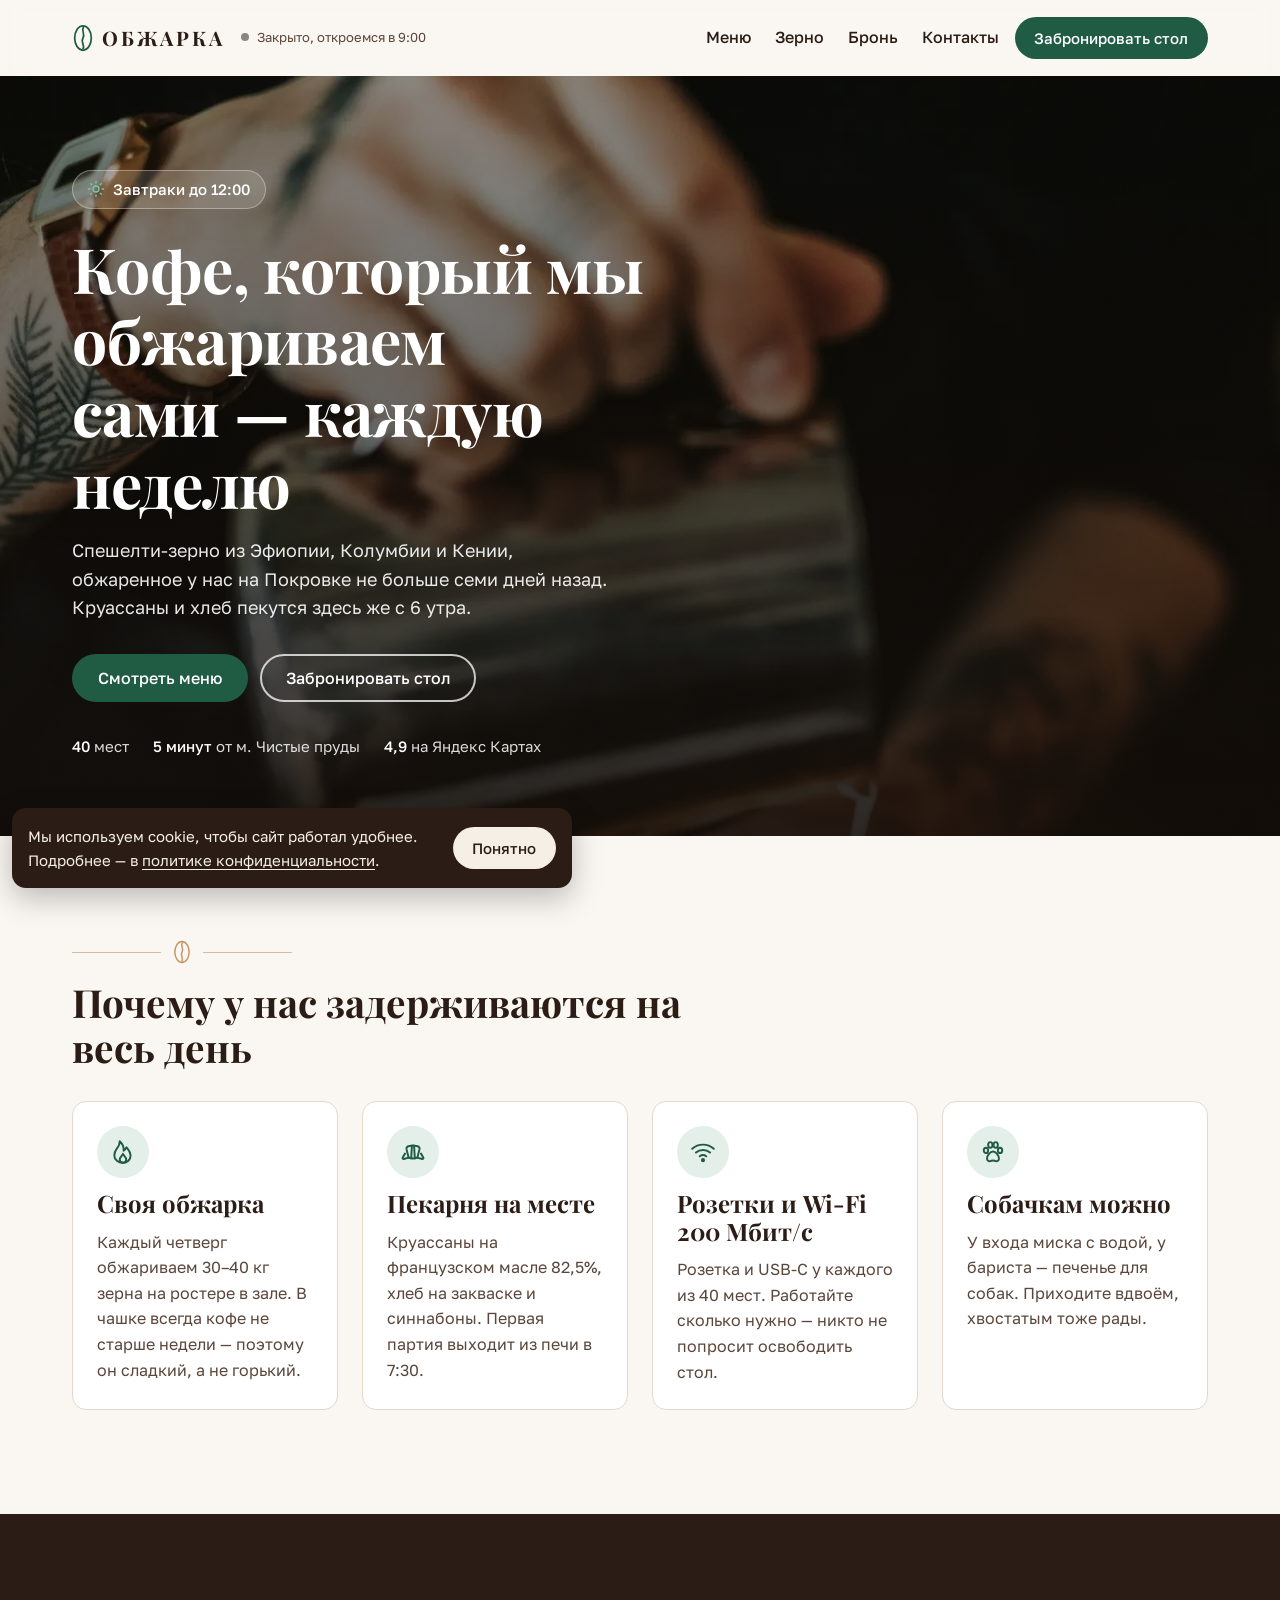
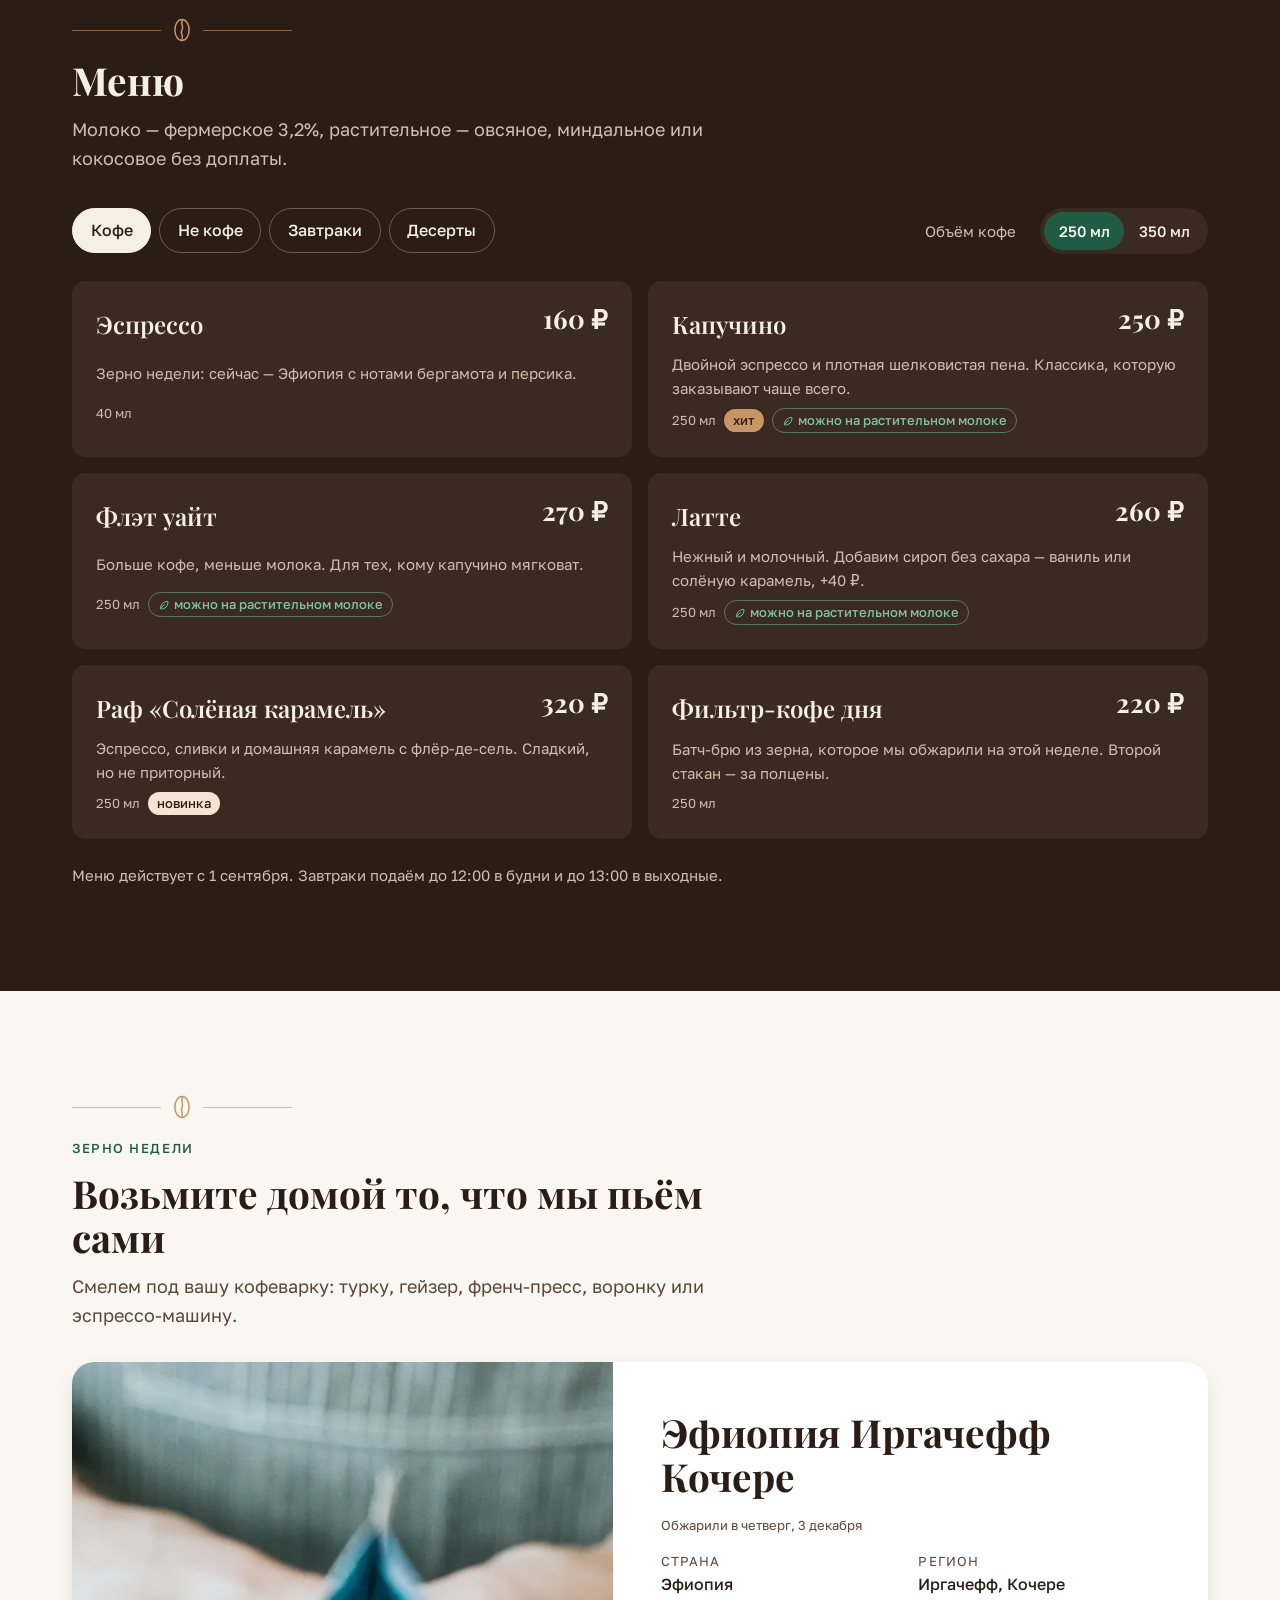
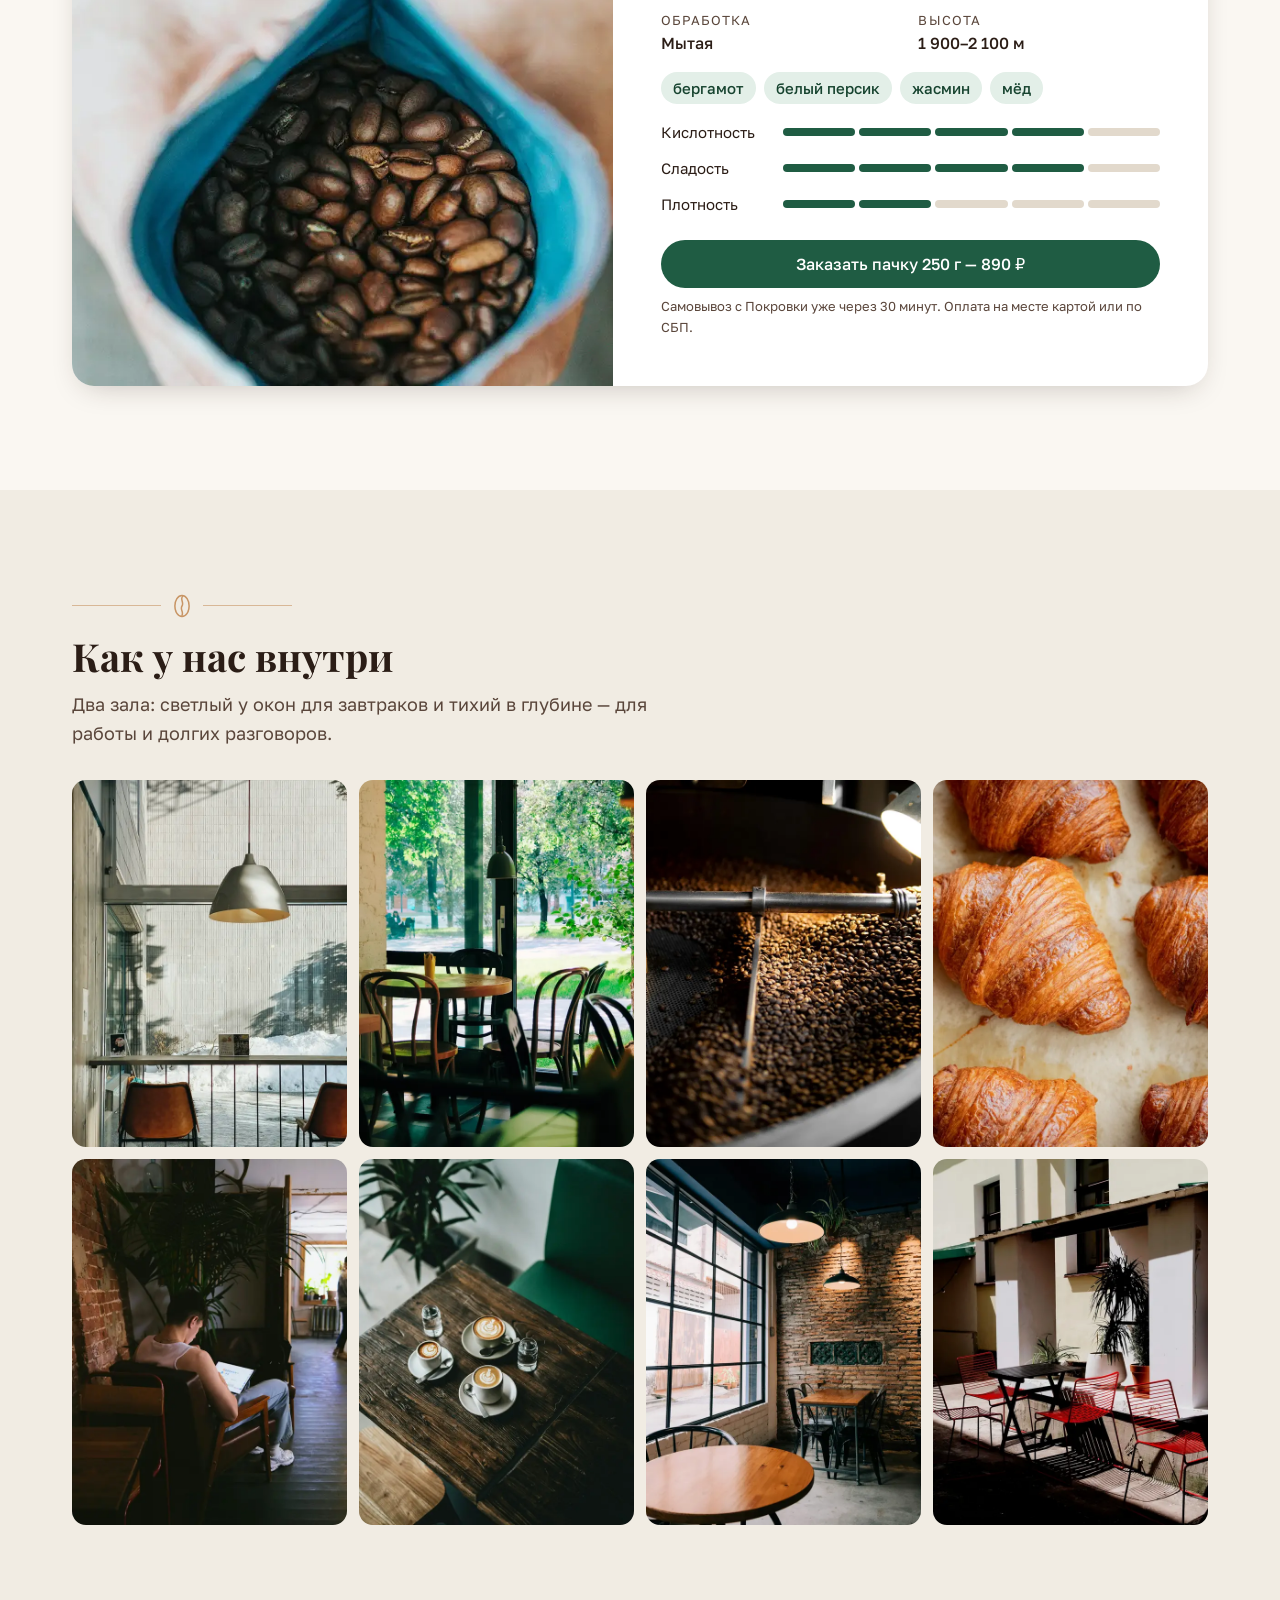
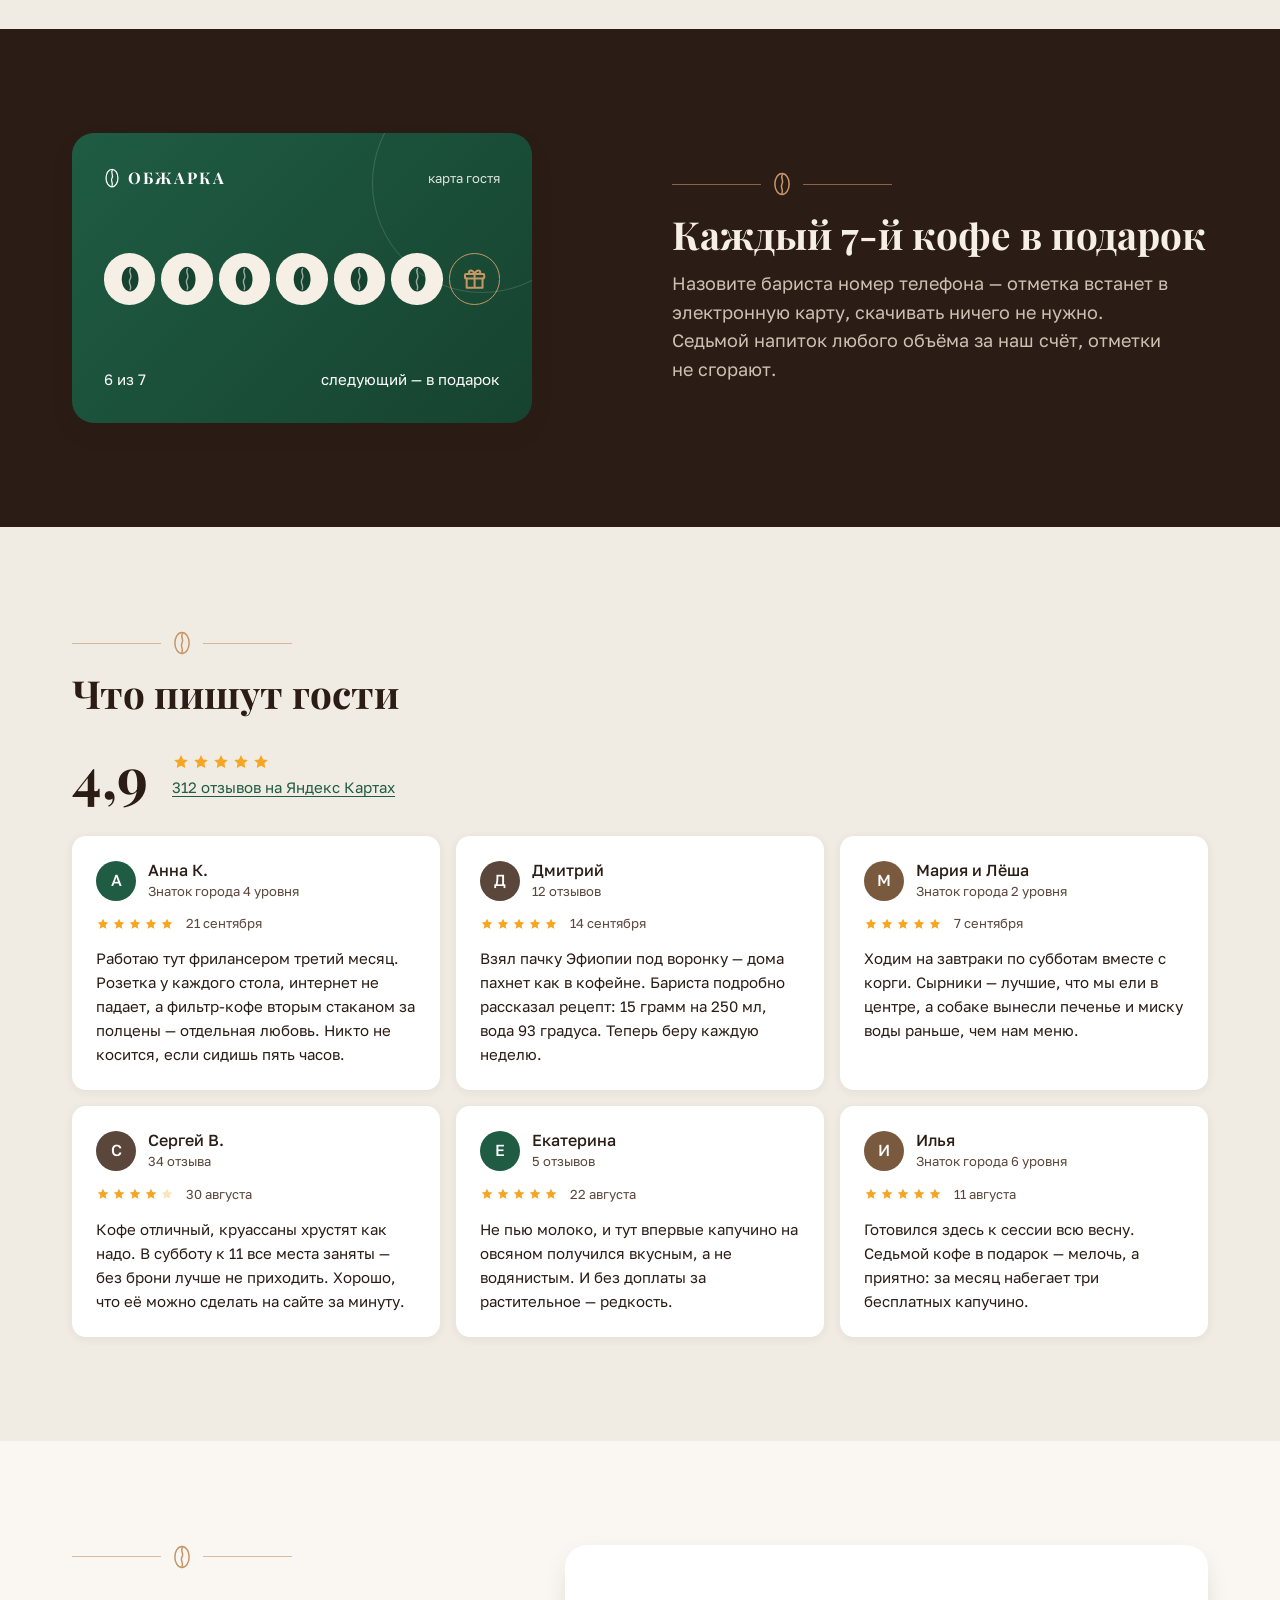
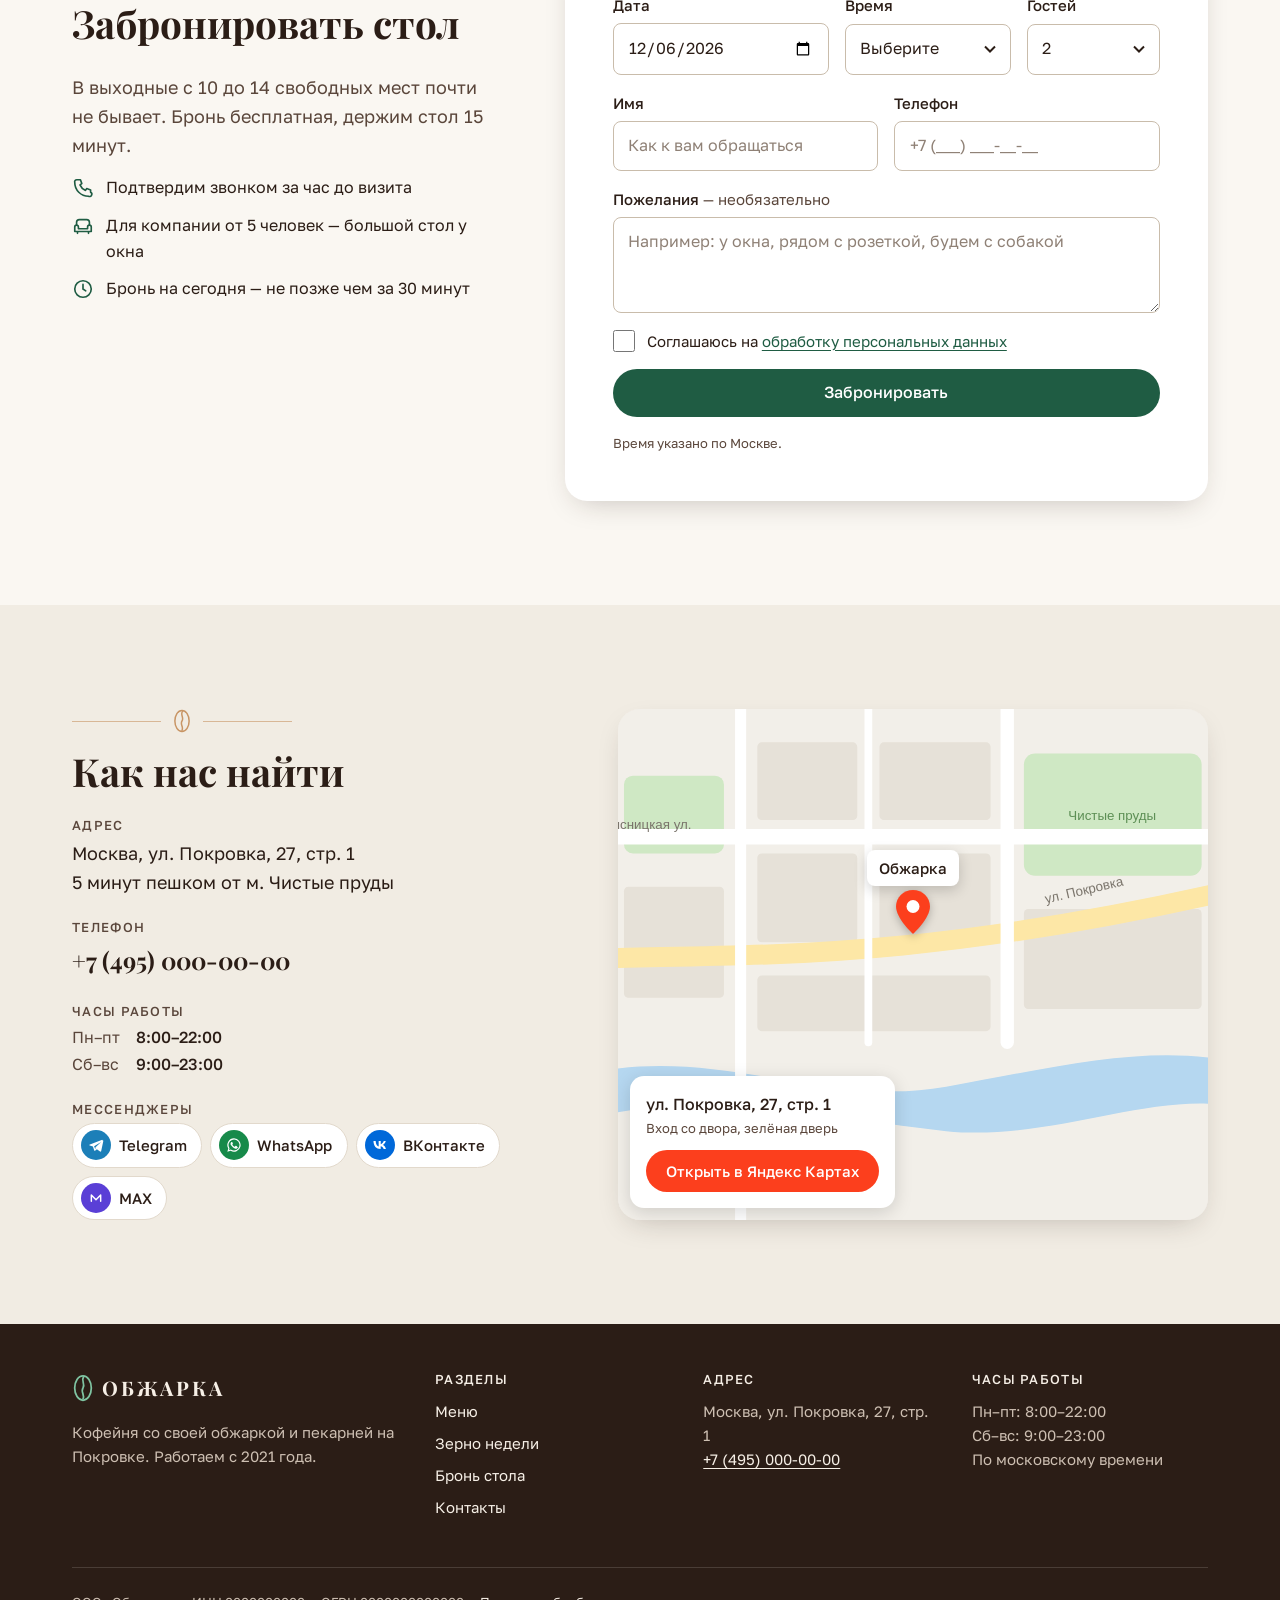
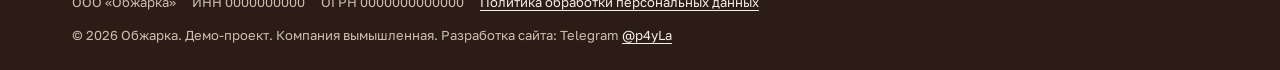
==== index.html @ 2a06bcb6 "Сайт кофейни «Обжарка»: демо-проект для портфолио Co-Authored-By: Claude Opus 5.5 <noreply@anthropic" ====
<!doctype html>
<html lang="ru">
<head>
  <meta charset="utf-8">
  <meta name="viewport" content="width=device-width, initial-scale=1">
  <!-- Ставим класс .js как можно раньше, чтобы без мигания включить анимации и вкладки -->
  <script>document.documentElement.classList.add('js')</script>

  <title>Обжарка — кофейня со своей обжаркой на Покровке, Москва</title>
  <meta name="description" content="Спешелти-кофе, который мы обжариваем сами каждую неделю, выпечка из своей пекарни и завтраки до 12:00. Покровка, 27. Бронь стола онлайн и зерно с собой — 890 ₽ за 250 г.">
  <link rel="canonical" href="https://obzharka.example/">
  <meta name="theme-color" content="#2b1d16">

  <!-- Open Graph и Twitter Card: как выглядит ссылка в мессенджерах и соцсетях -->
  <meta property="og:type" content="website">
  <meta property="og:locale" content="ru_RU">
  <meta property="og:site_name" content="Обжарка">
  <meta property="og:title" content="Обжарка — кофе, который мы обжариваем сами">
  <meta property="og:description" content="Спешелти, своя пекарня, завтраки до 12:00. Покровка, 27. Бронь стола и зерно с собой.">
  <meta property="og:url" content="https://obzharka.example/">
  <meta property="og:image" content="https://obzharka.example/img/og-image.jpg">
  <meta property="og:image:width" content="1200">
  <meta property="og:image:height" content="630">
  <meta name="twitter:card" content="summary_large_image">
  <meta name="twitter:title" content="Обжарка — кофе, который мы обжариваем сами">
  <meta name="twitter:description" content="Спешелти, своя пекарня, завтраки до 12:00. Покровка, 27.">
  <meta name="twitter:image" content="https://obzharka.example/img/og-image.jpg">

  <link rel="icon" href="img/favicon.svg" type="image/svg+xml">

  <!-- Яндекс Вебмастер: вставьте свой код подтверждения -->
  <!-- <meta name="yandex-verification" content="0000000000000000"> -->

  <!-- Шрифты и фото первого экрана грузим в первую очередь -->
  <link rel="preload" href="fonts/playfair-display-cyrillic-700.woff2" as="font" type="font/woff2" crossorigin>
  <link rel="preload" href="fonts/golos-text-cyrillic-400.woff2" as="font" type="font/woff2" crossorigin>
  <link rel="preload" as="image" href="img/hero-800.webp" imagesrcset="img/hero-800.webp 800w, img/hero-1600.webp 1600w" imagesizes="100vw" fetchpriority="high">
  <link rel="stylesheet" href="css/style.css">

  <script type="application/ld+json">
  {
    "@context": "https://schema.org",
    "@type": "CafeOrCoffeeShop",
    "name": "Обжарка",
    "description": "Кофейня со своей обжаркой зерна, пекарней и завтраками до 12:00.",
    "url": "https://obzharka.example/",
    "image": "https://obzharka.example/img/og-image.jpg",
    "telephone": "+7-495-000-00-00",
    "priceRange": "₽₽",
    "servesCuisine": ["Кофе", "Выпечка", "Завтраки"],
    "acceptsReservations": "True",
    "menu": "https://obzharka.example/#menu",
    "address": {
      "@type": "PostalAddress",
      "streetAddress": "ул. Покровка, 27, стр. 1",
      "addressLocality": "Москва",
      "postalCode": "105062",
      "addressCountry": "RU"
    },
    "geo": { "@type": "GeoCoordinates", "latitude": 55.7589, "longitude": 37.6484 },
    "openingHoursSpecification": [
      { "@type": "OpeningHoursSpecification", "dayOfWeek": ["Monday", "Tuesday", "Wednesday", "Thursday", "Friday"], "opens": "08:00", "closes": "22:00" },
      { "@type": "OpeningHoursSpecification", "dayOfWeek": ["Saturday", "Sunday"], "opens": "09:00", "closes": "23:00" }
    ]
  }
  </script>

  <!-- Яндекс Метрика: вставьте сюда код счётчика из metrika.yandex.ru
  <script type="text/javascript">
    (function(m,e,t,r,i,k,a){ ... })(window, document, "script", "https://mc.yandex.ru/metrika/tag.js", "ym");
    ym(00000000, "init", { clickmap:true, trackLinks:true, accurateTrackBounce:true });
  </script>
  <noscript><div><img src="https://mc.yandex.ru/watch/00000000" style="position:absolute; left:-9999px;" alt=""></div></noscript>
  -->
</head>
<body>

<!-- SVG-спрайт: все иконки в одном месте, используются через <use href="#id"> -->
<svg width="0" height="0" style="position:absolute" aria-hidden="true" focusable="false">
  <symbol id="i-bean" viewBox="0 0 24 32"><g fill="none" stroke="currentColor" stroke-width="2" stroke-linecap="round"><path d="M12 2C6.5 2 2.5 8.5 2.5 16S6.5 30 12 30s9.5-6.5 9.5-14S17.5 2 12 2Z"/><path d="M12.5 3.5c-3 4.5 2.5 8-.5 12.5s2.5 8 0 12.5"/></g></symbol>
  <symbol id="i-bean-fill" viewBox="0 0 24 32"><path fill="currentColor" d="M12 2C6.5 2 2.5 8.5 2.5 16S6.5 30 12 30s9.5-6.5 9.5-14S17.5 2 12 2Z"/><path fill="none" stroke="#fff" stroke-opacity=".55" stroke-width="1.6" stroke-linecap="round" d="M12.5 4c-3 4.5 2.5 7.5-.5 12s2.5 7.5 0 12"/></symbol>
  <symbol id="i-flame" viewBox="0 0 24 24"><path fill="none" stroke="currentColor" stroke-width="1.8" stroke-linecap="round" stroke-linejoin="round" d="M12 22c4 0 7-2.8 7-6.8 0-3.6-2.3-5.6-3.8-7.6-.6 1.6-1.4 2.6-2.6 3.2C13 7 11.4 4.2 9 2c.2 3.4-1.5 5.4-3 7.3C4.7 11 4 12.9 4 15.2 4 19.2 7.6 22 12 22Z"/><path fill="none" stroke="currentColor" stroke-width="1.8" stroke-linecap="round" d="M12 22c-1.8 0-3-1.3-3-3 0-2 1.6-3 3-5 1.4 2 3 3 3 5 0 1.7-1.2 3-3 3Z"/></symbol>
  <symbol id="i-croissant" viewBox="0 0 24 24"><g fill="none" stroke="currentColor" stroke-width="1.8" stroke-linecap="round" stroke-linejoin="round"><path d="M4.6 13.5 2.5 17c-.4.8.3 1.6 1.1 1.4l4.4-1.2"/><path d="M19.4 13.5 21.5 17c.4.8-.3 1.6-1.1 1.4L16 17.2"/><path d="M8 17.2 6 9.5c-.3-1.3.5-2.5 1.8-2.8L10 6.2a8 8 0 0 1 4 0l2.2.5c1.3.3 2.1 1.5 1.8 2.8l-2 7.7"/><path d="M8 17.2c2.6 1 5.4 1 8 0"/><path d="M11 6.3 10.3 17.9"/><path d="M13 6.3l.7 11.6"/></g></symbol>
  <symbol id="i-wifi" viewBox="0 0 24 24"><g fill="none" stroke="currentColor" stroke-width="1.8" stroke-linecap="round"><path d="M2 9a15 15 0 0 1 20 0"/><path d="M5.5 12.5a10 10 0 0 1 13 0"/><path d="M9 16a5 5 0 0 1 6 0"/><circle cx="12" cy="19.5" r="1" fill="currentColor"/></g></symbol>
  <symbol id="i-paw" viewBox="0 0 24 24"><g fill="none" stroke="currentColor" stroke-width="1.8"><ellipse cx="5.5" cy="10.5" rx="2" ry="2.5"/><ellipse cx="9.5" cy="5.5" rx="2" ry="2.6"/><ellipse cx="14.5" cy="5.5" rx="2" ry="2.6"/><ellipse cx="18.5" cy="10.5" rx="2" ry="2.5"/><path stroke-linejoin="round" d="M12 11.5c-2.6 0-5.5 4-5.5 6.5 0 1.9 1.4 2.8 3 2.4 1-.2 1.6-.6 2.5-.6s1.5.4 2.5.6c1.6.4 3-.5 3-2.4 0-2.5-2.9-6.5-5.5-6.5Z"/></g></symbol>
  <symbol id="i-leaf" viewBox="0 0 24 24"><g fill="none" stroke="currentColor" stroke-width="2" stroke-linecap="round" stroke-linejoin="round"><path d="M5 19c0-8 5-14 15-14 0 10-6 15-13 15"/><path d="M5 19 13 11"/></g></symbol>
  <symbol id="i-sun" viewBox="0 0 24 24"><g fill="none" stroke="currentColor" stroke-width="1.8" stroke-linecap="round"><circle cx="12" cy="12" r="4"/><path d="M12 2v2M12 20v2M4.9 4.9l1.4 1.4M17.7 17.7l1.4 1.4M2 12h2M20 12h2M4.9 19.1l1.4-1.4M17.7 6.3l1.4-1.4"/></g></symbol>
  <symbol id="i-star" viewBox="0 0 24 24"><path fill="currentColor" d="m12 2.8 2.8 5.8 6.3.8-4.6 4.4 1.2 6.3L12 17l-5.7 3.1 1.2-6.3L2.9 9.4l6.3-.8L12 2.8Z"/></symbol>
  <symbol id="i-check" viewBox="0 0 24 24"><path fill="none" stroke="currentColor" stroke-width="2.4" stroke-linecap="round" stroke-linejoin="round" d="m5 12.5 4.5 4.5L19 7.5"/></symbol>
  <symbol id="i-close" viewBox="0 0 24 24"><path fill="none" stroke="currentColor" stroke-width="2" stroke-linecap="round" d="M6 6l12 12M18 6 6 18"/></symbol>
  <symbol id="i-left" viewBox="0 0 24 24"><path fill="none" stroke="currentColor" stroke-width="2" stroke-linecap="round" stroke-linejoin="round" d="M15 5l-7 7 7 7"/></symbol>
  <symbol id="i-right" viewBox="0 0 24 24"><path fill="none" stroke="currentColor" stroke-width="2" stroke-linecap="round" stroke-linejoin="round" d="m9 5 7 7-7 7"/></symbol>
  <symbol id="i-gift" viewBox="0 0 24 24"><g fill="none" stroke="currentColor" stroke-width="1.8" stroke-linecap="round" stroke-linejoin="round"><rect x="3.5" y="8" width="17" height="4" rx="1"/><path d="M5 12v8h14v-8M12 8v12"/><path d="M12 8C10.5 4 7 4.3 7 6.3 7 8 10 8 12 8Zm0 0c1.5-4 5-3.7 5-1.7C17 8 14 8 12 8Z"/></g></symbol>
  <symbol id="i-clock" viewBox="0 0 24 24"><g fill="none" stroke="currentColor" stroke-width="1.8" stroke-linecap="round"><circle cx="12" cy="12" r="9"/><path d="M12 7v5l3 2"/></g></symbol>
  <symbol id="i-phone" viewBox="0 0 24 24"><path fill="none" stroke="currentColor" stroke-width="1.8" stroke-linejoin="round" d="M6.6 3h2.6l1.5 4.2-2 1.4a11 11 0 0 0 6 6l1.4-2 4.2 1.5v2.6A2.3 2.3 0 0 1 18 21 15 15 0 0 1 3 6a2.3 2.3 0 0 1 2.3-3Z"/></symbol>
  <symbol id="i-sofa" viewBox="0 0 24 24"><g fill="none" stroke="currentColor" stroke-width="1.8" stroke-linecap="round" stroke-linejoin="round"><path d="M5 11V8a3 3 0 0 1 3-3h8a3 3 0 0 1 3 3v3"/><path d="M3 13a2 2 0 0 1 4 0v2h10v-2a2 2 0 0 1 4 0v5H3v-5ZM6 18v2M18 18v2"/></g></symbol>
  <symbol id="i-pin" viewBox="0 0 34 44"><path fill="#fc3f1d" d="M17 0C7.6 0 0 7.4 0 16.6 0 28.6 17 44 17 44s17-15.4 17-27.4C34 7.4 26.4 0 17 0Z"/><circle cx="17" cy="16.5" r="6.5" fill="#fff"/></symbol>
  <symbol id="i-tg" viewBox="0 0 24 24"><path fill="currentColor" d="M21.4 4.3 2.9 11.4c-1.3.5-1.2 1.2-.2 1.5l4.7 1.5 1.8 5.6c.2.6.4.8.9.8.4 0 .6-.2.9-.4l2.3-2.2 4.8 3.5c.9.5 1.5.2 1.7-.8l3.1-14.7c.3-1.3-.5-1.8-1.5-1.3ZM9.2 14l9.2-5.8c.4-.3.8-.1.5.2l-7.6 6.9-.3 3.2L9.2 14Z"/></symbol>
  <symbol id="i-wa" viewBox="0 0 24 24"><path fill="currentColor" d="M12 2a10 10 0 0 0-8.6 15.1L2 22l5-1.3A10 10 0 1 0 12 2Zm0 18.2a8.2 8.2 0 0 1-4.2-1.2l-.3-.2-3 .8.8-2.9-.2-.3A8.2 8.2 0 1 1 12 20.2Zm4.5-6.1c-.2-.1-1.5-.7-1.7-.8-.2-.1-.4-.1-.6.1l-.8 1c-.1.2-.3.2-.5.1a6.7 6.7 0 0 1-3.3-2.9c-.3-.4.2-.4.7-1.4.1-.2 0-.3 0-.4l-.8-1.8c-.2-.5-.4-.4-.6-.4h-.5a1 1 0 0 0-.7.3 3 3 0 0 0-.9 2.2c0 1.3.9 2.6 1.1 2.7.1.2 1.9 2.9 4.6 4 1.7.7 2.4.8 3.2.7.5-.1 1.5-.6 1.8-1.2.2-.6.2-1.1.1-1.2l-.4-.2Z"/></symbol>
  <symbol id="i-vk" viewBox="0 0 24 24"><path fill="currentColor" d="M12.8 18C6.2 18 2.4 13.5 2.2 6h3.3c.1 5.5 2.6 7.8 4.5 8.3V6h3.1v4.7c1.9-.2 3.9-2.4 4.5-4.7h3.1a9.2 9.2 0 0 1-4.2 6c1.6.8 3.6 2.3 4.4 6h-3.4c-.7-2.2-2.5-3.9-4.5-4.1V18h-.2Z"/></symbol>
  <symbol id="i-max" viewBox="0 0 24 24"><path fill="none" stroke="currentColor" stroke-width="2.2" stroke-linecap="round" stroke-linejoin="round" d="M5 17V7.5l7 7 7-7V17"/></symbol>
</svg>

<a class="skip-link" href="#main">Перейти к содержимому</a>

<header class="site-header" id="top">
  <div class="container header-inner">
    <a class="logo" href="#top" aria-label="Обжарка — на главную">
      <svg aria-hidden="true"><use href="#i-bean"/></svg>
      ОБЖАРКА
    </a>

    <p class="status header-status" data-status>
      <span class="status__dot" aria-hidden="true"></span>
      <span class="status__text">Пн–пт 8:00–22:00, сб–вс 9:00–23:00</span>
    </p>

    <nav class="nav" id="nav" aria-label="Основное меню">
      <ul class="nav__list">
        <li><a class="nav__link" href="#menu">Меню</a></li>
        <li><a class="nav__link" href="#beans">Зерно</a></li>
        <li><a class="nav__link" href="#booking">Бронь</a></li>
        <li><a class="nav__link" href="#contacts">Контакты</a></li>
      </ul>
      <div class="nav__extra">
        <a class="btn btn--primary" href="#booking">Забронировать стол</a>
        <p class="status" data-status>
          <span class="status__dot" aria-hidden="true"></span>
          <span class="status__text">Пн–пт 8:00–22:00, сб–вс 9:00–23:00</span>
        </p>
        <a href="tel:+74950000000" style="color:inherit">+7 (495) 000-00-00</a>
      </div>
    </nav>

    <a class="btn btn--primary btn--sm header-cta" href="#booking">Забронировать стол</a>

    <button class="burger" type="button" aria-controls="nav" aria-expanded="false" aria-label="Открыть меню">
      <span class="burger__lines"></span>
    </button>
  </div>
</header>

<main id="main">

  <!-- ===== Первый экран ===== -->
  <section class="hero" aria-labelledby="hero-title">
    <div class="hero__bg">
      <img src="img/hero-800.webp" srcset="img/hero-800.webp 800w, img/hero-1600.webp 1600w" sizes="100vw"
           width="800" height="1100" alt="Бариста рисует молоком сердце в стакане латте" fetchpriority="high">
    </div>
    <div class="container">
      <p class="hero__badge">
        <svg aria-hidden="true"><use href="#i-sun"/></svg>
        Завтраки до 12:00
      </p>
      <h1 class="hero__title" id="hero-title">Кофе, который мы обжариваем сами&nbsp;— каждую неделю</h1>
      <p class="hero__lead">Спешелти-зерно из Эфиопии, Колумбии и Кении, обжаренное у нас на Покровке не больше семи дней назад. Круассаны и хлеб пекутся здесь же с 6 утра.</p>
      <div class="hero__actions">
        <a class="btn btn--primary" href="#menu">Смотреть меню</a>
        <a class="btn btn--light" href="#booking">Забронировать стол</a>
      </div>
      <ul class="hero__facts">
        <li><b>40</b> мест</li>
        <li><b>5 минут</b> от м. Чистые пруды</li>
        <li><b>4,9</b> на Яндекс Картах</li>
      </ul>
    </div>
  </section>

  <!-- ===== Почему к нам ===== -->
  <section class="section" aria-labelledby="why-title">
    <div class="container">
      <div class="section-head reveal">
        <div class="bean-divider" aria-hidden="true"><svg><use href="#i-bean"/></svg></div>
        <h2 class="section-title" id="why-title">Почему у нас задерживаются на весь день</h2>
      </div>
      <ul class="features">
        <li class="feature reveal">
          <span class="feature__icon" aria-hidden="true"><svg><use href="#i-flame"/></svg></span>
          <h3 class="feature__title">Своя обжарка</h3>
          <p class="feature__text">Каждый четверг обжариваем 30–40 кг зерна на ростере в зале. В чашке всегда кофе не старше недели — поэтому он сладкий, а не горький.</p>
        </li>
        <li class="feature reveal" data-delay="1">
          <span class="feature__icon" aria-hidden="true"><svg><use href="#i-croissant"/></svg></span>
          <h3 class="feature__title">Пекарня на месте</h3>
          <p class="feature__text">Круассаны на французском масле 82,5%, хлеб на закваске и синнабоны. Первая партия выходит из печи в 7:30.</p>
        </li>
        <li class="feature reveal" data-delay="2">
          <span class="feature__icon" aria-hidden="true"><svg><use href="#i-wifi"/></svg></span>
          <h3 class="feature__title">Розетки и Wi-Fi 200 Мбит/с</h3>
          <p class="feature__text">Розетка и USB-C у каждого из 40 мест. Работайте сколько нужно — никто не попросит освободить стол.</p>
        </li>
        <li class="feature reveal" data-delay="3">
          <span class="feature__icon" aria-hidden="true"><svg><use href="#i-paw"/></svg></span>
          <h3 class="feature__title">Собачкам можно</h3>
          <p class="feature__text">У входа миска с водой, у бариста — печенье для собак. Приходите вдвоём, хвостатым тоже рады.</p>
        </li>
      </ul>
    </div>
  </section>

  <!-- ===== Меню ===== -->
  <section class="section section--dark on-dark" id="menu" aria-labelledby="menu-title">
    <div class="container">
      <div class="section-head reveal">
        <div class="bean-divider" aria-hidden="true"><svg><use href="#i-bean"/></svg></div>
        <h2 class="section-title" id="menu-title">Меню</h2>
        <p class="section-lead">Молоко — фермерское 3,2%, растительное — овсяное, миндальное или кокосовое без доплаты.</p>
      </div>

      <div class="menu-controls">
        <div class="tabs" role="tablist" aria-label="Разделы меню">
          <button class="tab" role="tab" id="tab-coffee" aria-controls="panel-coffee" aria-selected="true">Кофе</button>
          <button class="tab" role="tab" id="tab-nocoffee" aria-controls="panel-nocoffee" aria-selected="false" tabindex="-1">Не кофе</button>
          <button class="tab" role="tab" id="tab-breakfast" aria-controls="panel-breakfast" aria-selected="false" tabindex="-1">Завтраки</button>
          <button class="tab" role="tab" id="tab-desserts" aria-controls="panel-desserts" aria-selected="false" tabindex="-1">Десерты</button>
        </div>
        <fieldset class="size-switch" id="size-switch">
          <legend>Объём кофе</legend>
          <div class="segmented">
            <input type="radio" name="size" id="size-250" value="250" checked>
            <label for="size-250">250 мл</label>
            <input type="radio" name="size" id="size-350" value="350">
            <label for="size-350">350 мл</label>
          </div>
        </fieldset>
      </div>

      <!-- Кофе: у позиций с двумя объёмами цены лежат в data-атрибутах, JS переключает их -->
      <div class="menu-panel" role="tabpanel" id="panel-coffee" aria-labelledby="tab-coffee" tabindex="0">
        <h3 class="visually-hidden">Кофе</h3>
        <ul class="menu-list">
          <li class="menu-item">
            <span class="menu-item__name">Эспрессо</span>
            <span class="menu-item__price">160 ₽</span>
            <p class="menu-item__desc">Зерно недели: сейчас — Эфиопия с нотами бергамота и персика.</p>
            <p class="menu-item__meta"><span>40 мл</span></p>
          </li>
          <li class="menu-item" data-sized data-price-250="250" data-price-350="310">
            <span class="menu-item__name">Капучино</span>
            <span class="menu-item__price" data-price>250 ₽</span>
            <p class="menu-item__desc">Двойной эспрессо и плотная шелковистая пена. Классика, которую заказывают чаще всего.</p>
            <p class="menu-item__meta"><span data-volume>250 мл</span><span class="tag tag--hit">хит</span><span class="tag tag--plant"><svg aria-hidden="true"><use href="#i-leaf"/></svg>можно на растительном молоке</span></p>
          </li>
          <li class="menu-item" data-sized data-price-250="270" data-price-350="330">
            <span class="menu-item__name">Флэт уайт</span>
            <span class="menu-item__price" data-price>270 ₽</span>
            <p class="menu-item__desc">Больше кофе, меньше молока. Для тех, кому капучино мягковат.</p>
            <p class="menu-item__meta"><span data-volume>250 мл</span><span class="tag tag--plant"><svg aria-hidden="true"><use href="#i-leaf"/></svg>можно на растительном молоке</span></p>
          </li>
          <li class="menu-item" data-sized data-price-250="260" data-price-350="320">
            <span class="menu-item__name">Латте</span>
            <span class="menu-item__price" data-price>260 ₽</span>
            <p class="menu-item__desc">Нежный и молочный. Добавим сироп без сахара — ваниль или солёную карамель, +40 ₽.</p>
            <p class="menu-item__meta"><span data-volume>250 мл</span><span class="tag tag--plant"><svg aria-hidden="true"><use href="#i-leaf"/></svg>можно на растительном молоке</span></p>
          </li>
          <li class="menu-item" data-sized data-price-250="320" data-price-350="380">
            <span class="menu-item__name">Раф «Солёная карамель»</span>
            <span class="menu-item__price" data-price>320 ₽</span>
            <p class="menu-item__desc">Эспрессо, сливки и домашняя карамель с флёр-де-сель. Сладкий, но не приторный.</p>
            <p class="menu-item__meta"><span data-volume>250 мл</span><span class="tag tag--new">новинка</span></p>
          </li>
          <li class="menu-item" data-sized data-price-250="220" data-price-350="270">
            <span class="menu-item__name">Фильтр-кофе дня</span>
            <span class="menu-item__price" data-price>220 ₽</span>
            <p class="menu-item__desc">Батч-брю из зерна, которое мы обжарили на этой неделе. Второй стакан — за полцены.</p>
            <p class="menu-item__meta"><span data-volume>250 мл</span></p>
          </li>
        </ul>
      </div>

      <div class="menu-panel" role="tabpanel" id="panel-nocoffee" aria-labelledby="tab-nocoffee" tabindex="0">
        <h3 class="visually-hidden">Не кофе</h3>
        <ul class="menu-list">
          <li class="menu-item">
            <span class="menu-item__name">Облепиховый чай</span>
            <span class="menu-item__price">380 ₽</span>
            <p class="menu-item__desc">Облепиха, апельсин, мёд и розмарин. Греет лучше пледа.</p>
            <p class="menu-item__meta"><span>600 мл, чайник</span><span class="tag tag--hit">хит</span></p>
          </li>
          <li class="menu-item">
            <span class="menu-item__name">Матча-латте</span>
            <span class="menu-item__price">320 ₽</span>
            <p class="menu-item__desc">Японская церемониальная матча, взбитая вручную венчиком.</p>
            <p class="menu-item__meta"><span>300 мл</span><span class="tag tag--new">новинка</span><span class="tag tag--plant"><svg aria-hidden="true"><use href="#i-leaf"/></svg>можно на растительном молоке</span></p>
          </li>
          <li class="menu-item">
            <span class="menu-item__name">Какао</span>
            <span class="menu-item__price">280 ₽</span>
            <p class="menu-item__desc">Бельгийский шоколад 54% и молоко. Маршмеллоу сверху — по желанию.</p>
            <p class="menu-item__meta"><span>300 мл</span><span class="tag tag--plant"><svg aria-hidden="true"><use href="#i-leaf"/></svg>можно на растительном молоке</span></p>
          </li>
          <li class="menu-item">
            <span class="menu-item__name">Листовой чай</span>
            <span class="menu-item__price">350 ₽</span>
            <p class="menu-item__desc">Ассам, сенча, молочный улун или травяной сбор с чабрецом.</p>
            <p class="menu-item__meta"><span>600 мл, чайник</span></p>
          </li>
          <li class="menu-item">
            <span class="menu-item__name">Лимонад «Грейпфрут и розмарин»</span>
            <span class="menu-item__price">290 ₽</span>
            <p class="menu-item__desc">Свежий грейпфрут, розмариновый сироп и газированная вода. Без лишнего сахара.</p>
            <p class="menu-item__meta"><span>400 мл</span></p>
          </li>
          <li class="menu-item">
            <span class="menu-item__name">Апельсиновый фреш</span>
            <span class="menu-item__price">390 ₽</span>
            <p class="menu-item__desc">Выжимаем при вас из трёх апельсинов.</p>
            <p class="menu-item__meta"><span>250 мл</span></p>
          </li>
        </ul>
      </div>

      <div class="menu-panel" role="tabpanel" id="panel-breakfast" aria-labelledby="tab-breakfast" tabindex="0">
        <h3 class="visually-hidden">Завтраки</h3>
        <ul class="menu-list">
          <li class="menu-item">
            <span class="menu-item__name">Сырники</span>
            <span class="menu-item__price">420 ₽</span>
            <p class="menu-item__desc">Из фермерского творога 9%, со сметаной и ягодным соусом. Жарим на сливочном масле.</p>
            <p class="menu-item__meta"><span>220 г</span><span class="tag tag--hit">хит</span></p>
          </li>
          <li class="menu-item">
            <span class="menu-item__name">Скрэмбл с лососем на бриоши</span>
            <span class="menu-item__price">590 ₽</span>
            <p class="menu-item__desc">Три яйца, слабосолёный лосось своего посола, бриошь из нашей пекарни.</p>
            <p class="menu-item__meta"><span>250 г</span></p>
          </li>
          <li class="menu-item">
            <span class="menu-item__name">Шакшука</span>
            <span class="menu-item__price">480 ₽</span>
            <p class="menu-item__desc">Яйца в пряном томатном соусе с перцем и фетой. Подаём со свежим хлебом на закваске.</p>
            <p class="menu-item__meta"><span>350 г</span><span class="tag tag--new">новинка</span></p>
          </li>
          <li class="menu-item">
            <span class="menu-item__name">Тост с авокадо</span>
            <span class="menu-item__price">520 ₽</span>
            <p class="menu-item__desc">Хлеб на закваске, авокадо, яйцо пашот, тыквенные семечки и чили.</p>
            <p class="menu-item__meta"><span>230 г</span></p>
          </li>
          <li class="menu-item">
            <span class="menu-item__name">Овсянка на кокосовом молоке</span>
            <span class="menu-item__price">340 ₽</span>
            <p class="menu-item__desc">С бананом, арахисовой пастой и гранолой. Можно на обычном молоке.</p>
            <p class="menu-item__meta"><span>280 г</span><span class="tag tag--plant"><svg aria-hidden="true"><use href="#i-leaf"/></svg>можно на растительном молоке</span></p>
          </li>
          <li class="menu-item">
            <span class="menu-item__name">Круассан с ветчиной и сыром</span>
            <span class="menu-item__price">390 ₽</span>
            <p class="menu-item__desc">Тёплый, с индейкой, эмменталем и соусом бешамель.</p>
            <p class="menu-item__meta"><span>180 г</span></p>
          </li>
        </ul>
      </div>

      <div class="menu-panel" role="tabpanel" id="panel-desserts" aria-labelledby="tab-desserts" tabindex="0">
        <h3 class="visually-hidden">Десерты</h3>
        <ul class="menu-list">
          <li class="menu-item">
            <span class="menu-item__name">Круассан</span>
            <span class="menu-item__price">190 ₽</span>
            <p class="menu-item__desc">81 слой, хрустит так, что слышно за соседним столом.</p>
            <p class="menu-item__meta"><span>80 г</span><span class="tag tag--hit">хит</span></p>
          </li>
          <li class="menu-item">
            <span class="menu-item__name">Баскский чизкейк</span>
            <span class="menu-item__price">360 ₽</span>
            <p class="menu-item__desc">Карамельная корочка снаружи, кремовый центр внутри.</p>
            <p class="menu-item__meta"><span>140 г</span></p>
          </li>
          <li class="menu-item">
            <span class="menu-item__name">Синнабон с кардамоном</span>
            <span class="menu-item__price">260 ₽</span>
            <p class="menu-item__desc">Шведская булочка с корицей и кардамоном, без сахарной глазури.</p>
            <p class="menu-item__meta"><span>120 г</span><span class="tag tag--new">новинка</span></p>
          </li>
          <li class="menu-item">
            <span class="menu-item__name">Морковный торт</span>
            <span class="menu-item__price">340 ₽</span>
            <p class="menu-item__desc">С грецким орехом, специями и сливочным кремом.</p>
            <p class="menu-item__meta"><span>150 г</span></p>
          </li>
          <li class="menu-item">
            <span class="menu-item__name">Миндальный круассан</span>
            <span class="menu-item__price">280 ₽</span>
            <p class="menu-item__desc">Вчерашний круассан, второй раз запечённый с миндальным кремом — так делают в Париже.</p>
            <p class="menu-item__meta"><span>110 г</span></p>
          </li>
          <li class="menu-item">
            <span class="menu-item__name">Канеле</span>
            <span class="menu-item__price">150 ₽</span>
            <p class="menu-item__desc">Бордоский кекс с ромом и ванилью: хрустящий снаружи, заварной внутри.</p>
            <p class="menu-item__meta"><span>50 г</span></p>
          </li>
        </ul>
      </div>

      <p class="menu-note">Меню действует с 1 сентября. Завтраки подаём до 12:00 в будни и до 13:00 в выходные.</p>
    </div>
  </section>

  <!-- ===== Зерно недели ===== -->
  <section class="section" id="beans" aria-labelledby="beans-title">
    <div class="container">
      <div class="section-head reveal">
        <div class="bean-divider" aria-hidden="true"><svg><use href="#i-bean"/></svg></div>
        <p class="eyebrow">Зерно недели</p>
        <h2 class="section-title" id="beans-title">Возьмите домой то, что мы пьём сами</h2>
        <p class="section-lead">Смелем под вашу кофеварку: турку, гейзер, френч-пресс, воронку или эспрессо-машину.</p>
      </div>

      <article class="bean-card reveal">
        <div class="bean-card__media">
          <img src="img/beans-800.webp" width="800" height="800" loading="lazy" alt="Открытая пачка свежеобжаренного зерна в руках">
        </div>
        <div class="bean-card__body">
          <h3 class="bean-card__title">Эфиопия Иргачефф Кочере</h3>
          <p class="field__hint" data-roast-date>Обжариваем каждый четверг</p>
          <dl class="bean-props">
            <div><dt>Страна</dt><dd>Эфиопия</dd></div>
            <div><dt>Регион</dt><dd>Иргачефф, Кочере</dd></div>
            <div><dt>Обработка</dt><dd>Мытая</dd></div>
            <div><dt>Высота</dt><dd>1 900–2 100 м</dd></div>
          </dl>
          <ul class="notes" aria-label="Вкус">
            <li>бергамот</li><li>белый персик</li><li>жасмин</li><li>мёд</li>
          </ul>
          <div class="scales">
            <div class="scale" role="img" aria-label="Кислотность: 4 из 5">
              <span>Кислотность</span>
              <span class="scale__track" aria-hidden="true"><span class="on"></span><span class="on"></span><span class="on"></span><span class="on"></span><span></span></span>
            </div>
            <div class="scale" role="img" aria-label="Сладость: 4 из 5">
              <span>Сладость</span>
              <span class="scale__track" aria-hidden="true"><span class="on"></span><span class="on"></span><span class="on"></span><span class="on"></span><span></span></span>
            </div>
            <div class="scale" role="img" aria-label="Плотность: 2 из 5">
              <span>Плотность</span>
              <span class="scale__track" aria-hidden="true"><span class="on"></span><span class="on"></span><span></span><span></span><span></span></span>
            </div>
          </div>
          <div class="bean-card__buy">
            <button class="btn btn--primary" type="button" data-open-modal="bean-modal">Заказать пачку 250&nbsp;г — 890&nbsp;₽</button>
            <small>Самовывоз с Покровки уже через 30 минут. Оплата на месте картой или по СБП.</small>
          </div>
        </div>
      </article>
    </div>
  </section>

  <!-- Модальное окно заказа зерна -->
  <dialog class="modal" id="bean-modal" aria-labelledby="bean-modal-title">
    <div class="modal__inner">
      <button class="modal__close" type="button" data-close-modal aria-label="Закрыть">
        <svg aria-hidden="true"><use href="#i-close"/></svg>
      </button>
      <h2 class="modal__title" id="bean-modal-title">Эфиопия Иргачефф, 250 г</h2>
      <p class="modal__lead">Отложим пачку на ваше имя. Заберите в кофейне в любое время работы в течение трёх дней.</p>

      <form class="form" id="bean-form" action="#" method="post" data-form="bean">
        <div class="field">
          <label class="field__label" for="bean-name">Имя</label>
          <input class="input" id="bean-name" name="name" type="text" autocomplete="given-name" required maxlength="40" placeholder="Как к вам обращаться">
          <p class="field__error" id="bean-name-error" aria-live="polite"></p>
        </div>
        <div class="field">
          <label class="field__label" for="bean-phone">Телефон</label>
          <input class="input" id="bean-phone" name="phone" type="tel" inputmode="tel" autocomplete="tel" required placeholder="+7 (___) ___-__-__" data-phone>
          <p class="field__error" id="bean-phone-error" aria-live="polite"></p>
        </div>
        <div class="form__row form__row--2">
          <div class="field">
            <label class="field__label" for="bean-grind">Помол</label>
            <select class="input" id="bean-grind" name="grind">
              <option>В зёрнах</option>
              <option>Под эспрессо</option>
              <option>Под турку</option>
              <option>Под гейзер</option>
              <option>Под воронку</option>
              <option>Под френч-пресс</option>
            </select>
          </div>
          <div class="field">
            <label class="field__label" for="bean-qty">Пачек</label>
            <select class="input" id="bean-qty" name="qty">
              <option value="1">1 — 890 ₽</option>
              <option value="2">2 — 1 780 ₽</option>
              <option value="3">3 — 2 670 ₽</option>
              <option value="4">4 — 3 560 ₽</option>
            </select>
          </div>
        </div>
        <div class="field consent">
          <input type="checkbox" id="bean-consent" name="consent" required>
          <label for="bean-consent">Соглашаюсь на <a href="privacy.html" target="_blank" rel="noopener">обработку персональных данных</a></label>
          <p class="field__error" id="bean-consent-error" aria-live="polite"></p>
        </div>
        <button class="btn btn--primary btn--block" type="submit">Отложить пачку</button>
      </form>

      <div class="form-success" data-success="bean" hidden tabindex="-1">
        <span class="form-success__icon" aria-hidden="true"><svg><use href="#i-check"/></svg></span>
        <h3 class="form-success__title">Пачка ваша</h3>
        <p data-success-text></p>
        <button class="btn btn--ghost" type="button" data-close-modal>Хорошо</button>
      </div>
    </div>
  </dialog>

  <!-- ===== Галерея ===== -->
  <section class="section section--cream" id="gallery" aria-labelledby="gallery-title">
    <div class="container">
      <div class="section-head reveal">
        <div class="bean-divider" aria-hidden="true"><svg><use href="#i-bean"/></svg></div>
        <h2 class="section-title" id="gallery-title">Как у нас внутри</h2>
        <p class="section-lead">Два зала: светлый у окон для завтраков и тихий в глубине — для работы и долгих разговоров.</p>
      </div>
      <!-- Без JS ссылки просто откроют фото; с JS откроется лайтбокс -->
      <ul class="gallery reveal">
        <li class="gallery__item"><a href="img/g7-1400.webp" data-lightbox><img src="img/g7-600.webp" width="600" height="800" loading="lazy" alt="Окно в зале зимой: лампа над подоконником и снег за стеклом"></a></li>
        <li class="gallery__item"><a href="img/g1-1400.webp" data-lightbox><img src="img/g1-600.webp" width="600" height="800" loading="lazy" alt="Столик у окна с венскими стульями и видом на бульвар"></a></li>
        <li class="gallery__item"><a href="img/g5-1400.webp" data-lightbox><img src="img/g5-600.webp" width="600" height="800" loading="lazy" alt="Ростер в зале: зерно остывает после обжарки"></a></li>
        <li class="gallery__item"><a href="img/g4-1400.webp" data-lightbox><img src="img/g4-600.webp" width="600" height="800" loading="lazy" alt="Утренняя партия круассанов из нашей пекарни"></a></li>
        <li class="gallery__item"><a href="img/g2-1400.webp" data-lightbox><img src="img/g2-600.webp" width="600" height="800" loading="lazy" alt="Гостья читает с планшетом в кресле тихого зала"></a></li>
        <li class="gallery__item"><a href="img/g3-1400.webp" data-lightbox><img src="img/g3-600.webp" width="600" height="800" loading="lazy" alt="Три капучино на деревянном столе"></a></li>
        <li class="gallery__item"><a href="img/g8-1400.webp" data-lightbox><img src="img/g8-600.webp" width="600" height="800" loading="lazy" alt="Кирпичная стена, лампа и высокие окна в дальнем зале"></a></li>
        <li class="gallery__item"><a href="img/g6-1400.webp" data-lightbox><img src="img/g6-600.webp" width="600" height="800" loading="lazy" alt="Столики с красными стульями у входа"></a></li>
      </ul>
    </div>
  </section>

  <!-- Лайтбокс -->
  <div class="lightbox" id="lightbox" role="dialog" aria-modal="true" aria-label="Просмотр фото" hidden>
    <span class="lightbox__counter" data-lb-counter></span>
    <button class="lightbox__btn lightbox__close" type="button" data-lb-close aria-label="Закрыть просмотр"><svg aria-hidden="true"><use href="#i-close"/></svg></button>
    <button class="lightbox__btn lightbox__prev" type="button" data-lb-prev aria-label="Предыдущее фото"><svg aria-hidden="true"><use href="#i-left"/></svg></button>
    <figure class="lightbox__figure">
      <img class="lightbox__img" data-lb-img src="" alt="">
      <figcaption class="lightbox__caption" data-lb-caption></figcaption>
    </figure>
    <button class="lightbox__btn lightbox__next" type="button" data-lb-next aria-label="Следующее фото"><svg aria-hidden="true"><use href="#i-right"/></svg></button>
  </div>

  <!-- ===== Карта лояльности ===== -->
  <section class="section section--dark on-dark" aria-labelledby="loyalty-title">
    <div class="container loyalty">
      <div class="loyalty-card reveal" role="img" aria-label="Карта гостя: 6 из 7 отметок, седьмой кофе в подарок">
        <div class="loyalty-card__top">
          <span class="loyalty-card__brand"><svg aria-hidden="true"><use href="#i-bean"/></svg>ОБЖАРКА</span>
          <span class="loyalty-card__hint">карта гостя</span>
        </div>
        <ul class="stamps" aria-hidden="true">
          <li class="stamp is-filled"><svg><use href="#i-bean-fill"/></svg></li>
          <li class="stamp is-filled"><svg><use href="#i-bean-fill"/></svg></li>
          <li class="stamp is-filled"><svg><use href="#i-bean-fill"/></svg></li>
          <li class="stamp is-filled"><svg><use href="#i-bean-fill"/></svg></li>
          <li class="stamp is-filled"><svg><use href="#i-bean-fill"/></svg></li>
          <li class="stamp is-filled"><svg><use href="#i-bean-fill"/></svg></li>
          <li class="stamp stamp--gift"><svg><use href="#i-gift"/></svg></li>
        </ul>
        <div class="loyalty-card__foot"><span>6 из 7</span><span>следующий — в подарок</span></div>
      </div>
      <div class="reveal" data-delay="1">
        <div class="bean-divider" aria-hidden="true"><svg><use href="#i-bean"/></svg></div>
        <h2 class="loyalty__title" id="loyalty-title">Каждый 7-й кофе в подарок</h2>
        <p class="loyalty__text">Назовите бариста номер телефона — отметка встанет в электронную карту, скачивать ничего не нужно.<br>Седьмой напиток любого объёма за наш счёт, отметки не сгорают.</p>
      </div>
    </div>
  </section>

  <!-- ===== Отзывы ===== -->
  <section class="section section--cream" aria-labelledby="reviews-title">
    <div class="container">
      <div class="section-head reveal">
        <div class="bean-divider" aria-hidden="true"><svg><use href="#i-bean"/></svg></div>
        <h2 class="section-title" id="reviews-title">Что пишут гости</h2>
      </div>
      <div class="rating-head reveal">
        <span class="rating-head__score">4,9</span>
        <div class="rating-head__meta">
          <span class="stars" role="img" aria-label="Рейтинг 4,9 из 5"><svg aria-hidden="true"><use href="#i-star"/></svg><svg aria-hidden="true"><use href="#i-star"/></svg><svg aria-hidden="true"><use href="#i-star"/></svg><svg aria-hidden="true"><use href="#i-star"/></svg><svg aria-hidden="true"><use href="#i-star"/></svg></span>
          <a href="#">312 отзывов на Яндекс Картах</a>
        </div>
      </div>
      <ul class="reviews">
        <li class="review reveal">
          <div class="review__head"><span class="review__avatar" aria-hidden="true">А</span><div><p class="review__name">Анна К.</p><p class="review__sub">Знаток города 4 уровня</p></div></div>
          <div class="review__row"><span class="stars stars--sm" role="img" aria-label="5 из 5"><svg aria-hidden="true"><use href="#i-star"/></svg><svg aria-hidden="true"><use href="#i-star"/></svg><svg aria-hidden="true"><use href="#i-star"/></svg><svg aria-hidden="true"><use href="#i-star"/></svg><svg aria-hidden="true"><use href="#i-star"/></svg></span><time datetime="2026-09-21">21 сентября</time></div>
          <p class="review__text">Работаю тут фрилансером третий месяц. Розетка у каждого стола, интернет не падает, а фильтр-кофе вторым стаканом за полцены — отдельная любовь. Никто не косится, если сидишь пять часов.</p>
        </li>
        <li class="review reveal" data-delay="1">
          <div class="review__head"><span class="review__avatar review__avatar--b" aria-hidden="true">Д</span><div><p class="review__name">Дмитрий</p><p class="review__sub">12 отзывов</p></div></div>
          <div class="review__row"><span class="stars stars--sm" role="img" aria-label="5 из 5"><svg aria-hidden="true"><use href="#i-star"/></svg><svg aria-hidden="true"><use href="#i-star"/></svg><svg aria-hidden="true"><use href="#i-star"/></svg><svg aria-hidden="true"><use href="#i-star"/></svg><svg aria-hidden="true"><use href="#i-star"/></svg></span><time datetime="2026-09-14">14 сентября</time></div>
          <p class="review__text">Взял пачку Эфиопии под воронку — дома пахнет как в кофейне. Бариста подробно рассказал рецепт: 15 грамм на 250 мл, вода 93 градуса. Теперь беру каждую неделю.</p>
        </li>
        <li class="review reveal" data-delay="2">
          <div class="review__head"><span class="review__avatar review__avatar--c" aria-hidden="true">М</span><div><p class="review__name">Мария и Лёша</p><p class="review__sub">Знаток города 2 уровня</p></div></div>
          <div class="review__row"><span class="stars stars--sm" role="img" aria-label="5 из 5"><svg aria-hidden="true"><use href="#i-star"/></svg><svg aria-hidden="true"><use href="#i-star"/></svg><svg aria-hidden="true"><use href="#i-star"/></svg><svg aria-hidden="true"><use href="#i-star"/></svg><svg aria-hidden="true"><use href="#i-star"/></svg></span><time datetime="2026-09-07">7 сентября</time></div>
          <p class="review__text">Ходим на завтраки по субботам вместе с корги. Сырники — лучшие, что мы ели в центре, а собаке вынесли печенье и миску воды раньше, чем нам меню.</p>
        </li>
        <li class="review reveal">
          <div class="review__head"><span class="review__avatar review__avatar--b" aria-hidden="true">С</span><div><p class="review__name">Сергей В.</p><p class="review__sub">34 отзыва</p></div></div>
          <div class="review__row"><span class="stars stars--sm" role="img" aria-label="4 из 5"><svg aria-hidden="true"><use href="#i-star"/></svg><svg aria-hidden="true"><use href="#i-star"/></svg><svg aria-hidden="true"><use href="#i-star"/></svg><svg aria-hidden="true"><use href="#i-star"/></svg><svg aria-hidden="true" style="opacity:.3"><use href="#i-star"/></svg></span><time datetime="2026-08-30">30 августа</time></div>
          <p class="review__text">Кофе отличный, круассаны хрустят как надо. В субботу к 11 все места заняты — без брони лучше не приходить. Хорошо, что её можно сделать на сайте за минуту.</p>
        </li>
        <li class="review reveal" data-delay="1">
          <div class="review__head"><span class="review__avatar" aria-hidden="true">Е</span><div><p class="review__name">Екатерина</p><p class="review__sub">5 отзывов</p></div></div>
          <div class="review__row"><span class="stars stars--sm" role="img" aria-label="5 из 5"><svg aria-hidden="true"><use href="#i-star"/></svg><svg aria-hidden="true"><use href="#i-star"/></svg><svg aria-hidden="true"><use href="#i-star"/></svg><svg aria-hidden="true"><use href="#i-star"/></svg><svg aria-hidden="true"><use href="#i-star"/></svg></span><time datetime="2026-08-22">22 августа</time></div>
          <p class="review__text">Не пью молоко, и тут впервые капучино на овсяном получился вкусным, а не водянистым. И без доплаты за растительное — редкость.</p>
        </li>
        <li class="review reveal" data-delay="2">
          <div class="review__head"><span class="review__avatar review__avatar--c" aria-hidden="true">И</span><div><p class="review__name">Илья</p><p class="review__sub">Знаток города 6 уровня</p></div></div>
          <div class="review__row"><span class="stars stars--sm" role="img" aria-label="5 из 5"><svg aria-hidden="true"><use href="#i-star"/></svg><svg aria-hidden="true"><use href="#i-star"/></svg><svg aria-hidden="true"><use href="#i-star"/></svg><svg aria-hidden="true"><use href="#i-star"/></svg><svg aria-hidden="true"><use href="#i-star"/></svg></span><time datetime="2026-08-11">11 августа</time></div>
          <p class="review__text">Готовился здесь к сессии всю весну. Седьмой кофе в подарок — мелочь, а приятно: за месяц набегает три бесплатных капучино.</p>
        </li>
      </ul>
    </div>
  </section>

  <!-- ===== Бронь ===== -->
  <section class="section" id="booking" aria-labelledby="booking-title">
    <div class="container booking">
      <div class="booking__aside reveal">
        <div class="bean-divider" aria-hidden="true"><svg><use href="#i-bean"/></svg></div>
        <h2 class="section-title" id="booking-title">Забронировать стол</h2>
        <p class="section-lead">В выходные с 10 до 14 свободных мест почти не бывает. Бронь бесплатная, держим стол 15 минут.</p>
        <ul class="booking__list">
          <li><svg aria-hidden="true"><use href="#i-phone"/></svg><span>Подтвердим звонком за час до визита</span></li>
          <li><svg aria-hidden="true"><use href="#i-sofa"/></svg><span>Для компании от 5 человек — большой стол у окна</span></li>
          <li><svg aria-hidden="true"><use href="#i-clock"/></svg><span>Бронь на сегодня — не позже чем за 30 минут</span></li>
        </ul>
      </div>

      <div class="form-card reveal" data-delay="1">
        <form class="form" id="booking-form" action="#" method="post" data-form="booking">
          <div class="form__row form__row--3">
            <div class="field">
              <label class="field__label" for="bk-date">Дата</label>
              <input class="input" id="bk-date" name="date" type="date" required>
              <p class="field__error" id="bk-date-error" aria-live="polite"></p>
            </div>
            <div class="field">
              <label class="field__label" for="bk-time">Время</label>
              <select class="input" id="bk-time" name="time" required>
                <option value="">Выберите</option>
              </select>
              <p class="field__error" id="bk-time-error" aria-live="polite"></p>
            </div>
            <div class="field">
              <label class="field__label" for="bk-guests">Гостей</label>
              <select class="input" id="bk-guests" name="guests">
                <option>1</option><option selected>2</option><option>3</option><option>4</option>
                <option>5</option><option>6</option><option>7</option><option>8</option>
              </select>
            </div>
          </div>
          <div class="form__row form__row--2">
            <div class="field">
              <label class="field__label" for="bk-name">Имя</label>
              <input class="input" id="bk-name" name="name" type="text" autocomplete="given-name" required maxlength="40" placeholder="Как к вам обращаться">
              <p class="field__error" id="bk-name-error" aria-live="polite"></p>
            </div>
            <div class="field">
              <label class="field__label" for="bk-phone">Телефон</label>
              <input class="input" id="bk-phone" name="phone" type="tel" inputmode="tel" autocomplete="tel" required placeholder="+7 (___) ___-__-__" data-phone>
              <p class="field__error" id="bk-phone-error" aria-live="polite"></p>
            </div>
          </div>
          <div class="field">
            <label class="field__label" for="bk-notes">Пожелания <span class="opt">— необязательно</span></label>
            <textarea class="input" id="bk-notes" name="notes" maxlength="300" placeholder="Например: у окна, рядом с розеткой, будем с собакой"></textarea>
          </div>
          <div class="field consent">
            <input type="checkbox" id="bk-consent" name="consent" required>
            <label for="bk-consent">Соглашаюсь на <a href="privacy.html" target="_blank" rel="noopener">обработку персональных данных</a></label>
            <p class="field__error" id="bk-consent-error" aria-live="polite"></p>
          </div>
          <button class="btn btn--primary btn--block" type="submit">Забронировать</button>
          <p class="form__note">Время указано по Москве.</p>
        </form>

        <div class="form-success" data-success="booking" hidden tabindex="-1">
          <span class="form-success__icon" aria-hidden="true"><svg><use href="#i-check"/></svg></span>
          <h3 class="form-success__title" data-success-text></h3>
          <p>Подтвердим звонком за час. Если планы изменятся — просто скажите об этом, когда позвоним.</p>
          <button class="btn btn--ghost" type="button" data-reset-form="booking">Забронировать ещё</button>
        </div>
      </div>
    </div>
  </section>

  <!-- ===== Контакты ===== -->
  <section class="section section--cream" id="contacts" aria-labelledby="contacts-title">
    <div class="container contacts">
      <div class="contact-list reveal">
        <div>
          <div class="bean-divider" aria-hidden="true"><svg><use href="#i-bean"/></svg></div>
          <h2 class="section-title" id="contacts-title">Как нас найти</h2>
        </div>
        <div>
          <h3>Адрес</h3>
          <address>Москва, ул. Покровка, 27, стр. 1<br>5 минут пешком от м. Чистые пруды</address>
        </div>
        <div>
          <h3>Телефон</h3>
          <p><a class="phone" href="tel:+74950000000">+7 (495) 000-00-00</a></p>
        </div>
        <div>
          <h3>Часы работы</h3>
          <dl class="hours">
            <dt>Пн–пт</dt><dd>8:00–22:00</dd>
            <dt>Сб–вс</dt><dd>9:00–23:00</dd>
          </dl>
        </div>
        <div>
          <h3>Мессенджеры</h3>
          <ul class="socials">
            <li><a class="social social--tg" href="#"><span class="social__ico" aria-hidden="true"><svg><use href="#i-tg"/></svg></span>Telegram</a></li>
            <li><a class="social social--wa" href="#"><span class="social__ico" aria-hidden="true"><svg><use href="#i-wa"/></svg></span>WhatsApp</a></li>
            <li><a class="social social--vk" href="#"><span class="social__ico" aria-hidden="true"><svg><use href="#i-vk"/></svg></span>ВКонтакте</a></li>
            <li><a class="social social--max" href="#"><span class="social__ico" aria-hidden="true"><svg><use href="#i-max"/></svg></span>MAX</a></li>
          </ul>
        </div>
      </div>

      <!-- Заглушка карты: рисунок SVG вместо тяжёлого iframe. Грузится мгновенно и не ставит сторонние cookie. -->
      <div class="map reveal" data-delay="1">
        <svg class="map__svg" viewBox="0 0 600 460" preserveAspectRatio="xMidYMid slice" aria-hidden="true">
          <rect width="600" height="460" fill="#f2efe9"/>
          <path d="M0 330 C120 300 220 360 330 340 S520 300 600 320 L600 360 C520 340 430 390 330 380 S120 340 0 370Z" fill="#b5d7f0"/>
          <rect x="400" y="40" width="160" height="110" rx="10" fill="#cfe8c4"/>
          <rect x="40" y="60" width="90" height="70" rx="8" fill="#cfe8c4"/>
          <g fill="#e6e1d8">
            <rect x="160" y="30" width="90" height="70" rx="4"/><rect x="270" y="30" width="100" height="70" rx="4"/>
            <rect x="160" y="130" width="90" height="80" rx="4"/><rect x="270" y="130" width="100" height="80" rx="4"/>
            <rect x="40" y="160" width="90" height="100" rx="4"/><rect x="400" y="180" width="160" height="90" rx="4"/>
            <rect x="160" y="240" width="210" height="50" rx="4"/>
          </g>
          <g stroke="#fff" stroke-linecap="round" fill="none">
            <path d="M0 115 H600" stroke-width="14"/>
            <path d="M0 225 C150 220 300 230 600 160" stroke-width="18" stroke="#fde7a6"/>
            <path d="M145 0 V460" stroke-width="10"/>
            <path d="M385 0 V300" stroke-width="12"/>
            <path d="M260 0 V300" stroke-width="7"/>
          </g>
          <text x="20" y="108" font-family="Arial, sans-serif" font-size="12" fill="#7a746b">Мясницкая ул.</text>
          <text x="420" y="175" font-family="Arial, sans-serif" font-size="12" fill="#7a746b" transform="rotate(-13 420 175)">ул. Покровка</text>
          <text x="440" y="100" font-family="Arial, sans-serif" font-size="12" fill="#5d8f55">Чистые пруды</text>
        </svg>
        <div class="map__pin">
          <span class="map__pin-label">Обжарка</span>
          <svg aria-hidden="true"><use href="#i-pin"/></svg>
        </div>
        <div class="map__panel">
          <p class="map__addr">ул. Покровка, 27, стр. 1<small>Вход со двора, зелёная дверь</small></p>
          <a class="btn btn--ya btn--sm" href="https://yandex.ru/maps/?text=%D0%9C%D0%BE%D1%81%D0%BA%D0%B2%D0%B0%2C%20%D1%83%D0%BB.%20%D0%9F%D0%BE%D0%BA%D1%80%D0%BE%D0%B2%D0%BA%D0%B0%2C%2027%20%D1%81%D1%82%D1%80.%201" target="_blank" rel="noopener">Открыть в Яндекс Картах</a>
        </div>
      </div>
    </div>
  </section>
</main>

<footer class="site-footer">
  <div class="container">
    <div class="footer-grid">
      <div>
        <a class="logo" href="#top"><svg aria-hidden="true"><use href="#i-bean"/></svg>ОБЖАРКА</a>
        <p class="footer-about">Кофейня со своей обжаркой и пекарней на Покровке. Работаем с 2021 года.</p>
      </div>
      <div>
        <h2 class="footer-title">Разделы</h2>
        <ul class="footer-links">
          <li><a href="#menu">Меню</a></li>
          <li><a href="#beans">Зерно недели</a></li>
          <li><a href="#booking">Бронь стола</a></li>
          <li><a href="#contacts">Контакты</a></li>
        </ul>
      </div>
      <div>
        <h2 class="footer-title">Адрес</h2>
        <p>Москва, ул. Покровка, 27, стр. 1</p>
        <p><a href="tel:+74950000000">+7 (495) 000-00-00</a></p>
      </div>
      <div>
        <h2 class="footer-title">Часы работы</h2>
        <p>Пн–пт: 8:00–22:00<br>Сб–вс: 9:00–23:00<br>По московскому времени</p>
      </div>
    </div>
    <div class="footer-bottom">
      <div class="footer-legal">
        <span>ООО «Обжарка»</span>
        <span>ИНН 0000000000</span>
        <span>ОГРН 0000000000000</span>
        <a href="privacy.html">Политика обработки персональных данных</a>
      </div>
      <p>© <span data-year>2026</span> Обжарка. Демо-проект. Компания вымышленная. Разработка сайта: Telegram <a href="https://t.me/p4yLa" target="_blank" rel="noopener">@p4yLa</a></p>
    </div>
  </div>
</footer>

<div class="cookie" id="cookie" role="region" aria-label="Уведомление о cookie" hidden>
  <p>Мы используем cookie, чтобы сайт работал удобнее. Подробнее — в <a href="privacy.html">политике конфиденциальности</a>.</p>
  <button class="btn btn--sm" type="button" data-cookie-ok>Понятно</button>
</div>

<script src="js/main.js" defer></script>
</body>
</html>
---- css/style.css ----
/* =========================================================
   Обжарка — стили
   Mobile-first: базовые стили для телефона,
   медиазапросы min-width добавляют правила для больших экранов.
   ========================================================= */

/* ---------- 1. Переменные ---------- */
:root {
  /* Цвета */
  --c-espresso: #2b1d16;
  --c-espresso-2: #3a2a21;
  --c-espresso-soft: #5a463b;
  --c-milk: #faf7f2;
  --c-cream: #f1ece3;
  --c-line: #e2d9cc;
  --c-white: #fff;
  --c-leaf: #1f5c43;
  --c-leaf-dark: #16432f;
  --c-leaf-light: #7fc4a2;
  --c-leaf-tint: #e3efe8;
  --c-caramel: #c89565;
  --c-caramel-tint: #f3e4d4;
  --c-muted: #8a8580;
  --c-error: #b3261e;
  --c-star: #f5a623;
  --c-on-dark: #f6efe6;
  --c-on-dark-soft: #cdbfb2;

  /* Шрифты */
  --font-head: "Playfair Display", Georgia, "Times New Roman", serif;
  --font-body: "Golos Text", system-ui, -apple-system, "Segoe UI", Roboto, Arial, sans-serif;

  /* Размеры текста: clamp(мин, резиновое, макс) */
  --fs-xs: 0.8125rem;
  --fs-sm: 0.9375rem;
  --fs-base: 1rem;
  --fs-md: 1.125rem;
  --fs-lg: clamp(1.25rem, 1.1rem + 0.6vw, 1.5rem);
  --fs-xl: clamp(1.625rem, 1.3rem + 1.4vw, 2.5rem);
  --fs-2xl: clamp(2.125rem, 1.5rem + 3vw, 4rem);
  --fs-price: clamp(1.375rem, 1.2rem + 0.6vw, 1.625rem);

  /* Отступы */
  --sp-1: 0.25rem;
  --sp-2: 0.5rem;
  --sp-3: 0.75rem;
  --sp-4: 1rem;
  --sp-5: 1.5rem;
  --sp-6: 2rem;
  --sp-7: 3rem;
  --sp-8: 4rem;
  --section-y: clamp(3.5rem, 2.5rem + 5vw, 7rem);
  --gutter: 1rem;
  --container: 1200px;

  /* Скругления и тени */
  --r-sm: 8px;
  --r-md: 14px;
  --r-lg: 22px;
  --r-pill: 999px;
  --shadow-soft: 0 10px 30px -12px rgba(43, 29, 22, 0.28);
  --shadow-card: 0 2px 10px rgba(43, 29, 22, 0.07);

  /* Прочее */
  --header-h: 64px;
  --ease: cubic-bezier(0.22, 0.61, 0.36, 1);
  --focus: 0 0 0 3px var(--c-milk), 0 0 0 5px var(--c-leaf);
}

@media (min-width: 768px) {
  :root { --gutter: 2rem; --header-h: 76px; }
}

/* ---------- 2. Шрифты (локальные, без Google Fonts) ---------- */
@font-face {
  font-family: "Golos Text"; font-weight: 400; font-style: normal; font-display: swap;
  src: url("../fonts/golos-text-cyrillic-400.woff2") format("woff2");
  unicode-range: U+0301, U+0400-045F, U+0490-0491, U+04B0-04B1, U+2116;
}
@font-face {
  font-family: "Golos Text"; font-weight: 400; font-style: normal; font-display: swap;
  src: url("../fonts/golos-text-latin-400.woff2") format("woff2");
  unicode-range: U+0000-00FF, U+0131, U+0152-0153, U+02BB-02BC, U+02C6, U+02DA, U+02DC, U+2000-206F, U+20AC, U+20BD, U+2122, U+2191, U+2193, U+2212, U+2215, U+FEFF, U+FFFD;
}
@font-face {
  font-family: "Golos Text"; font-weight: 500; font-style: normal; font-display: swap;
  src: url("../fonts/golos-text-cyrillic-500.woff2") format("woff2");
  unicode-range: U+0301, U+0400-045F, U+0490-0491, U+04B0-04B1, U+2116;
}
@font-face {
  font-family: "Golos Text"; font-weight: 500; font-style: normal; font-display: swap;
  src: url("../fonts/golos-text-latin-500.woff2") format("woff2");
  unicode-range: U+0000-00FF, U+0131, U+0152-0153, U+02BB-02BC, U+02C6, U+02DA, U+02DC, U+2000-206F, U+20AC, U+20BD, U+2122, U+2191, U+2193, U+2212, U+2215, U+FEFF, U+FFFD;
}
@font-face {
  font-family: "Playfair Display"; font-weight: 600; font-style: normal; font-display: swap;
  src: url("../fonts/playfair-display-cyrillic-600.woff2") format("woff2");
  unicode-range: U+0301, U+0400-045F, U+0490-0491, U+04B0-04B1, U+2116;
}
@font-face {
  font-family: "Playfair Display"; font-weight: 600; font-style: normal; font-display: swap;
  src: url("../fonts/playfair-display-latin-600.woff2") format("woff2");
  unicode-range: U+0000-00FF, U+0131, U+0152-0153, U+02BB-02BC, U+02C6, U+02DA, U+02DC, U+2000-206F, U+20AC, U+20BD, U+2122, U+2191, U+2193, U+2212, U+2215, U+FEFF, U+FFFD;
}
@font-face {
  font-family: "Playfair Display"; font-weight: 700; font-style: normal; font-display: swap;
  src: url("../fonts/playfair-display-cyrillic-700.woff2") format("woff2");
  unicode-range: U+0301, U+0400-045F, U+0490-0491, U+04B0-04B1, U+2116;
}
@font-face {
  font-family: "Playfair Display"; font-weight: 700; font-style: normal; font-display: swap;
  src: url("../fonts/playfair-display-latin-700.woff2") format("woff2");
  unicode-range: U+0000-00FF, U+0131, U+0152-0153, U+02BB-02BC, U+02C6, U+02DA, U+02DC, U+2000-206F, U+20AC, U+20BD, U+2122, U+2191, U+2193, U+2212, U+2215, U+FEFF, U+FFFD;
}

/* ---------- 3. Сброс и база ---------- */
*, *::before, *::after { box-sizing: border-box; }
html {
  -webkit-text-size-adjust: 100%;
  scroll-behavior: smooth;
  scroll-padding-top: calc(var(--header-h) + 12px);
}
body {
  margin: 0;
  font-family: var(--font-body);
  font-size: var(--fs-base);
  line-height: 1.6;
  color: var(--c-espresso);
  background: var(--c-milk);
  overflow-x: hidden;
  -webkit-font-smoothing: antialiased;
}
body.is-locked { overflow: hidden; }
img, svg { display: block; max-width: 100%; }
img { height: auto; }
h1, h2, h3, h4 { font-family: var(--font-head); font-weight: 700; line-height: 1.15; margin: 0; }
p { margin: 0; }
ul, ol { margin: 0; padding: 0; }
a { color: var(--c-leaf); text-underline-offset: 3px; }
a:hover { color: var(--c-leaf-dark); }
button, input, select, textarea { font: inherit; color: inherit; }
button { cursor: pointer; }
[hidden] { display: none !important; }

/* Видимый фокус для клавиатуры */
:focus-visible { outline: none; box-shadow: var(--focus); border-radius: var(--r-sm); }
.on-dark :focus-visible, .hero :focus-visible, .site-footer :focus-visible {
  box-shadow: 0 0 0 3px var(--c-espresso), 0 0 0 5px var(--c-leaf-light);
}

.visually-hidden {
  position: absolute !important; width: 1px; height: 1px; padding: 0; margin: -1px;
  overflow: hidden; clip: rect(0 0 0 0); white-space: nowrap; border: 0;
}
.skip-link {
  position: absolute; left: var(--sp-4); top: -100px; z-index: 200;
  background: var(--c-leaf); color: var(--c-white); padding: var(--sp-3) var(--sp-4);
  border-radius: var(--r-sm); text-decoration: none;
}
.skip-link:focus { top: var(--sp-3); color: var(--c-white); }

.container { width: 100%; max-width: var(--container); margin-inline: auto; padding-inline: var(--gutter); }
.section { padding-block: var(--section-y); }
.section--cream { background: var(--c-cream); }
.section--dark { background: var(--c-espresso); color: var(--c-on-dark); }

/* ---------- 4. Заголовки секций и разделитель-зерно ---------- */
.section-head { max-width: 640px; margin-bottom: var(--sp-6); }
.section-head--center { margin-inline: auto; text-align: center; }
.eyebrow {
  display: inline-block; font-size: var(--fs-xs); font-weight: 500; letter-spacing: 0.12em;
  text-transform: uppercase; color: var(--c-leaf); margin-bottom: var(--sp-3);
}
.section--dark .eyebrow { color: var(--c-leaf-light); }
.section-title { font-size: var(--fs-xl); }
.section-lead { margin-top: var(--sp-3); font-size: var(--fs-md); color: var(--c-espresso-soft); }
.section--dark .section-lead { color: var(--c-on-dark-soft); }

.bean-divider {
  display: flex; align-items: center; gap: var(--sp-3); color: var(--c-caramel);
  max-width: 220px; margin: 0 0 var(--sp-4);
}
.section-head--center .bean-divider { margin-inline: auto; }
.bean-divider::before, .bean-divider::after { content: ""; flex: 1; height: 1px; background: currentColor; opacity: 0.6; }
.bean-divider svg { width: 18px; height: 24px; flex: none; }

/* ---------- 5. Кнопки ---------- */
.btn {
  display: inline-flex; align-items: center; justify-content: center; gap: var(--sp-2);
  min-height: 48px; padding: 0.75rem 1.5rem; border: 2px solid transparent; border-radius: var(--r-pill);
  font-weight: 500; font-size: var(--fs-base); line-height: 1.2; text-decoration: none; text-align: center;
  transition: background-color .2s var(--ease), color .2s var(--ease), border-color .2s var(--ease), transform .2s var(--ease);
}
.btn:active { transform: translateY(1px); }
.btn--primary { background: var(--c-leaf); color: var(--c-white); }
.btn--primary:hover { background: var(--c-leaf-dark); color: var(--c-white); }
.btn--ghost { background: transparent; border-color: currentColor; color: var(--c-espresso); }
.btn--ghost:hover { background: var(--c-espresso); color: var(--c-milk); border-color: var(--c-espresso); }
.btn--light { background: transparent; border-color: rgba(255,255,255,.75); color: var(--c-white); }
.btn--light:hover { background: var(--c-white); color: var(--c-espresso); }
.btn--sm { min-height: 42px; padding: 0.5rem 1.1rem; font-size: var(--fs-sm); }
.btn--block { width: 100%; }
.btn svg { width: 20px; height: 20px; flex: none; }

/* ---------- 6. Шапка ---------- */
.site-header {
  position: sticky; top: 0; z-index: 50; height: var(--header-h);
  background: rgba(250, 247, 242, 0.94); border-bottom: 1px solid transparent;
  transition: border-color .2s, box-shadow .2s;
}
/* Размытие вешаем на ::before: если поставить backdrop-filter на саму шапку,
   меню с position: fixed внутри неё растянется не на весь экран, а только на высоту шапки */
.site-header::before { content: ""; position: absolute; inset: 0; z-index: -1; }
@supports (backdrop-filter: blur(8px)) {
  .site-header { background: rgba(250, 247, 242, 0.82); }
  .site-header::before { backdrop-filter: blur(10px); -webkit-backdrop-filter: blur(10px); }
}
.site-header.is-scrolled { border-color: var(--c-line); box-shadow: 0 4px 18px -12px rgba(43,29,22,.35); }
.header-inner { height: 100%; display: flex; align-items: center; gap: var(--sp-4); }

.logo {
  display: inline-flex; align-items: center; gap: var(--sp-2); text-decoration: none; color: var(--c-espresso);
  font-family: var(--font-head); font-weight: 700; font-size: 1.25rem; letter-spacing: 0.14em;
}
.logo:hover { color: var(--c-espresso); }
.logo svg { width: 22px; height: 28px; color: var(--c-leaf); }

.status {
  display: inline-flex; align-items: center; gap: var(--sp-2); font-size: var(--fs-xs); color: var(--c-espresso-soft);
  white-space: nowrap;
}
.status__dot { width: 8px; height: 8px; border-radius: 50%; background: var(--c-muted); flex: none; }
.status.is-open .status__dot { background: #2e9e6a; box-shadow: 0 0 0 3px rgba(46,158,106,.2); }
.header-status { display: none; }

.nav { margin-left: auto; }
.nav__list { list-style: none; display: flex; gap: var(--sp-5); }
.nav__link { color: var(--c-espresso); text-decoration: none; font-weight: 500; padding: var(--sp-2) 0; position: relative; }
.nav__link::after {
  content: ""; position: absolute; left: 0; right: 0; bottom: 2px; height: 2px; background: var(--c-leaf);
  transform: scaleX(0); transform-origin: left; transition: transform .25s var(--ease);
}
.nav__link:hover { color: var(--c-espresso); }
.nav__link:hover::after { transform: scaleX(1); }
.header-cta { display: none; }

.burger {
  margin-left: auto; width: 44px; height: 44px; display: inline-grid; place-items: center;
  background: none; border: 0; border-radius: var(--r-sm); color: var(--c-espresso); position: relative; z-index: 61;
}
.burger__lines, .burger__lines::before, .burger__lines::after {
  display: block; width: 24px; height: 2px; background: currentColor; border-radius: 2px;
  transition: transform .25s var(--ease), opacity .2s;
}
.burger__lines { position: relative; }
.burger__lines::before, .burger__lines::after { content: ""; position: absolute; left: 0; }
.burger__lines::before { top: -7px; }
.burger__lines::after { top: 7px; }
.burger[aria-expanded="true"] { color: var(--c-on-dark); }
.burger[aria-expanded="true"] .burger__lines { background: transparent; }
.burger[aria-expanded="true"] .burger__lines::before { transform: translateY(7px) rotate(45deg); background: var(--c-on-dark); }
.burger[aria-expanded="true"] .burger__lines::after { transform: translateY(-7px) rotate(-45deg); background: var(--c-on-dark); }

/* Мобильное меню: на весь экран. Без JS меню скрыто (бургер тоже), ссылки дублируются в футере. */
.nav { display: none; }
.js .nav {
  display: flex; position: fixed; inset: 0; z-index: 60; background: var(--c-espresso); color: var(--c-on-dark);
  flex-direction: column; justify-content: center; padding: var(--sp-7) var(--gutter);
  opacity: 0; visibility: hidden; transition: opacity .25s var(--ease), visibility .25s;
}
.js .nav.is-open { opacity: 1; visibility: visible; }
.js .nav .nav__list { flex-direction: column; gap: var(--sp-4); }
.js .nav .nav__link { color: var(--c-on-dark); font-family: var(--font-head); font-size: 2rem; }
.nav__extra { display: none; }
.js .nav .nav__extra { display: grid; gap: var(--sp-4); margin-top: var(--sp-7); }
.nav .status { color: var(--c-on-dark-soft); font-size: var(--fs-sm); }
html:not(.js) .burger { display: none; }

@media (min-width: 1024px) {
  .burger { display: none; }
  .js .nav, .nav {
    display: block; position: static; background: none; padding: 0; opacity: 1; visibility: visible;
    margin-left: auto;
  }
  .js .nav .nav__list { flex-direction: row; gap: var(--sp-5); }
  .js .nav .nav__link { color: var(--c-espresso); font-family: var(--font-body); font-size: var(--fs-base); }
  .js .nav .nav__extra { display: none; }
  .header-status { display: inline-flex; }
  .header-cta { display: inline-flex; }
}
@media (min-width: 560px) and (max-width: 1023px) {
  .header-status { display: inline-flex; margin-left: auto; }
  .burger { margin-left: var(--sp-2); }
}

/* ---------- 7. Первый экран ---------- */
.hero {
  position: relative; isolation: isolate; color: var(--c-white);
  min-height: min(88svh, 760px); display: flex; align-items: flex-end;
  padding-block: var(--sp-8) var(--sp-7);
}
.hero__bg { position: absolute; inset: 0; z-index: -2; }
.hero__bg img { width: 100%; height: 100%; object-fit: cover; object-position: center; }
.hero::before {
  content: ""; position: absolute; inset: 0; z-index: -1;
  background:
    linear-gradient(180deg, rgba(20,13,9,.35) 0%, rgba(20,13,9,.55) 45%, rgba(20,13,9,.88) 100%);
}
.hero__badge {
  display: inline-flex; align-items: center; gap: var(--sp-2); padding: 0.4rem 0.9rem; margin-bottom: var(--sp-5);
  border-radius: var(--r-pill); background: rgba(250,247,242,.14); border: 1px solid rgba(250,247,242,.35);
  font-size: var(--fs-sm); font-weight: 500;
}
.hero__badge svg { width: 18px; height: 18px; color: var(--c-leaf-light); }
.hero__title { font-size: var(--fs-2xl); max-width: 15ch; letter-spacing: -0.01em; }
.hero__lead { margin-top: var(--sp-4); max-width: 34rem; font-size: var(--fs-md); color: rgba(255,255,255,.9); }
.hero__actions { margin-top: var(--sp-6); display: flex; flex-wrap: wrap; gap: var(--sp-3); }
.hero__actions .btn { flex: 1 1 200px; }
.hero__facts {
  list-style: none; margin-top: var(--sp-6); display: flex; flex-wrap: wrap; gap: var(--sp-2) var(--sp-5);
  font-size: var(--fs-sm); color: rgba(255,255,255,.85);
}
.hero__facts b { color: var(--c-white); font-weight: 500; }
@media (min-width: 768px) {
  .hero { align-items: center; }
  .hero__actions .btn { flex: 0 0 auto; }
}

/* ---------- 8. Почему к нам ---------- */
.features { list-style: none; display: grid; gap: var(--sp-4); grid-template-columns: 1fr; }
.feature {
  background: var(--c-white); border: 1px solid var(--c-line); border-radius: var(--r-md);
  padding: var(--sp-5); display: grid; gap: var(--sp-3); align-content: start;
}
.feature__icon {
  width: 52px; height: 52px; border-radius: 50%; background: var(--c-leaf-tint); color: var(--c-leaf);
  display: grid; place-items: center;
}
.feature__icon svg { width: 26px; height: 26px; }
.feature__title { font-size: var(--fs-lg); }
.feature__text { color: var(--c-espresso-soft); }
@media (min-width: 600px) { .features { grid-template-columns: repeat(2, 1fr); } }
@media (min-width: 1024px) { .features { grid-template-columns: repeat(4, 1fr); gap: var(--sp-5); } }

/* ---------- 9. Меню ---------- */
.menu-controls { display: grid; gap: var(--sp-4); margin-bottom: var(--sp-5); }
.tabs {
  display: flex; gap: var(--sp-2); overflow-x: auto; scrollbar-width: none; padding: 4px;
  margin-inline: -4px;
}
.tabs::-webkit-scrollbar { display: none; }
.tab {
  flex: none; min-height: 44px; padding: 0.55rem 1.1rem; border-radius: var(--r-pill);
  border: 1px solid rgba(246,239,230,.3); background: transparent; color: var(--c-on-dark); font-weight: 500;
  transition: background-color .2s, color .2s, border-color .2s;
}
.tab:hover { border-color: var(--c-on-dark); }
.tab[aria-selected="true"] { background: var(--c-on-dark); color: var(--c-espresso); border-color: var(--c-on-dark); }

.size-switch {
  display: inline-flex; align-items: center; gap: var(--sp-3); font-size: var(--fs-sm); color: var(--c-on-dark-soft);
  border: 0; padding: 0; margin: 0;
}
.size-switch legend { float: left; margin-right: var(--sp-3); padding: 0; line-height: 40px; }
.segmented { display: inline-flex; background: var(--c-espresso-2); border-radius: var(--r-pill); padding: 4px; }
.segmented input { position: absolute; opacity: 0; pointer-events: none; }
.segmented label {
  min-width: 72px; padding: 0.45rem 0.9rem; border-radius: var(--r-pill); text-align: center; cursor: pointer;
  color: var(--c-on-dark); font-weight: 500; transition: background-color .2s, color .2s;
}
.segmented input:checked + label { background: var(--c-leaf); color: var(--c-white); }
.segmented input:focus-visible + label { box-shadow: 0 0 0 2px var(--c-leaf-light); }

.menu-panel { outline: none; }
.menu-list { list-style: none; display: grid; gap: var(--sp-3); }
.menu-item {
  display: grid; grid-template-columns: 1fr auto; gap: var(--sp-2) var(--sp-4); align-items: start;
  padding: var(--sp-4) var(--sp-4); border-radius: var(--r-md); background: var(--c-espresso-2);
}
.menu-item__name { font-family: var(--font-head); font-weight: 600; font-size: var(--fs-lg); color: var(--c-on-dark); }
.menu-item__desc { grid-column: 1 / -1; color: var(--c-on-dark-soft); font-size: var(--fs-sm); }
.menu-item__meta { grid-column: 1 / -1; display: flex; flex-wrap: wrap; align-items: center; gap: var(--sp-2); font-size: var(--fs-xs); color: var(--c-on-dark-soft); }
.menu-item__price {
  font-family: var(--font-head); font-weight: 700; font-size: var(--fs-price); color: var(--c-on-dark);
  white-space: nowrap; line-height: 1.1;
}
.menu-note { margin-top: var(--sp-5); font-size: var(--fs-sm); color: var(--c-on-dark-soft); }
@media (min-width: 768px) {
  .menu-controls { grid-template-columns: 1fr auto; align-items: center; }
  .menu-list { grid-template-columns: repeat(2, 1fr); gap: var(--sp-4); }
  .menu-item { padding: var(--sp-5); }
}

/* Метки */
.tag {
  display: inline-flex; align-items: center; gap: 4px; padding: 2px 9px; border-radius: var(--r-pill);
  font-size: var(--fs-xs); font-weight: 500; line-height: 1.5; white-space: nowrap;
}
.tag--hit { background: var(--c-caramel); color: var(--c-espresso); }
.tag--new { background: var(--c-caramel-tint); color: var(--c-espresso); }
.tag--plant { background: transparent; color: var(--c-leaf-light); border: 1px solid rgba(127,196,162,.5); }
.tag--plant svg { width: 12px; height: 12px; }

/* ---------- 10. Зерно недели ---------- */
.bean-card {
  display: grid; gap: var(--sp-5); background: var(--c-white); border-radius: var(--r-lg);
  box-shadow: var(--shadow-soft); overflow: hidden;
}
.bean-card__media img { width: 100%; height: 100%; aspect-ratio: 4 / 3; object-fit: cover; }
.bean-card__body { padding: 0 var(--sp-5) var(--sp-5); display: grid; gap: var(--sp-4); align-content: start; }
.bean-card__title { font-size: var(--fs-xl); }
.bean-props { display: grid; grid-template-columns: repeat(2, 1fr); gap: var(--sp-3) var(--sp-4); margin: 0; }
.bean-props div { min-width: 0; }
.bean-props dt { font-size: var(--fs-xs); color: var(--c-espresso-soft); text-transform: uppercase; letter-spacing: .08em; }
.bean-props dd { margin: 0; font-weight: 500; }
.notes { list-style: none; display: flex; flex-wrap: wrap; gap: var(--sp-2); }
.notes li { padding: 4px 12px; border-radius: var(--r-pill); background: var(--c-leaf-tint); color: var(--c-leaf-dark); font-size: var(--fs-sm); font-weight: 500; }

.scales { display: grid; gap: var(--sp-3); }
.scale { display: grid; grid-template-columns: 110px 1fr; align-items: center; gap: var(--sp-3); font-size: var(--fs-sm); }
.scale__track { display: grid; grid-template-columns: repeat(5, 1fr); gap: 4px; }
.scale__track span { height: 8px; border-radius: 4px; background: var(--c-line); }
.scale__track span.on { background: var(--c-leaf); }

.bean-card__buy { display: grid; gap: var(--sp-2); padding-top: var(--sp-2); }
.bean-card__buy small { color: var(--c-espresso-soft); font-size: var(--fs-xs); }
.price-big { font-family: var(--font-head); font-weight: 700; font-size: var(--fs-price); }
@media (min-width: 900px) {
  .bean-card { grid-template-columns: 1fr 1.1fr; gap: 0; }
  .bean-card__media img { aspect-ratio: auto; min-height: 100%; }
  .bean-card__body { padding: var(--sp-7); }
}

/* ---------- 11. Галерея ---------- */
.gallery { list-style: none; display: grid; grid-template-columns: repeat(2, 1fr); gap: var(--sp-2); }
.gallery__item a {
  display: block; width: 100%; padding: 0; border: 0; background: var(--c-cream); border-radius: var(--r-md);
  overflow: hidden; cursor: zoom-in;
}
.gallery__item img { width: 100%; aspect-ratio: 3 / 4; object-fit: cover; transition: transform .5s var(--ease); }
.gallery__item a:hover img { transform: scale(1.04); }
@media (min-width: 768px) {
  .gallery { grid-template-columns: repeat(4, 1fr); gap: var(--sp-3); }
}

/* Лайтбокс */
.lightbox {
  position: fixed; inset: 0; z-index: 100; background: rgba(15,10,7,.94);
  display: grid; place-items: center; padding: var(--sp-7) var(--sp-2);
  touch-action: pan-y;
}
.lightbox__figure { margin: 0; max-width: 100%; display: grid; gap: var(--sp-3); justify-items: center; }
.lightbox__img { max-height: 78svh; width: auto; max-width: 100%; border-radius: var(--r-md); user-select: none; }
.lightbox__caption { color: var(--c-on-dark-soft); font-size: var(--fs-sm); text-align: center; }
.lightbox__btn {
  position: absolute; width: 48px; height: 48px; border-radius: 50%; border: 0;
  background: rgba(250,247,242,.12); color: var(--c-white); display: grid; place-items: center;
}
.lightbox__btn:hover { background: rgba(250,247,242,.24); }
.lightbox__btn svg { width: 24px; height: 24px; }
.lightbox__close { top: var(--sp-3); right: var(--sp-3); }
.lightbox__prev, .lightbox__next { top: 50%; transform: translateY(-50%); display: none; }
.lightbox__prev { left: var(--sp-4); }
.lightbox__next { right: var(--sp-4); }
.lightbox__counter { position: absolute; top: var(--sp-5); left: var(--sp-4); color: var(--c-on-dark-soft); font-size: var(--fs-sm); }
@media (min-width: 768px) { .lightbox__prev, .lightbox__next { display: grid; } .lightbox { padding: var(--sp-7) 88px; } }

/* ---------- 12. Карта лояльности ---------- */
.loyalty { display: grid; gap: var(--sp-6); align-items: center; }
.loyalty-card {
  position: relative; overflow: hidden; border-radius: var(--r-lg); padding: var(--sp-5);
  background: linear-gradient(135deg, var(--c-leaf) 0%, var(--c-leaf-dark) 100%); color: var(--c-white);
  box-shadow: var(--shadow-soft); max-width: 460px; width: 100%; aspect-ratio: 1.586; display: grid; align-content: space-between;
}
.loyalty-card::after {
  content: ""; position: absolute; right: -60px; top: -60px; width: 220px; height: 220px; border-radius: 50%;
  border: 1px solid rgba(255,255,255,.15);
}
.loyalty-card__top { display: flex; justify-content: space-between; align-items: center; gap: var(--sp-3); }
.loyalty-card__brand { font-family: var(--font-head); font-weight: 700; letter-spacing: .14em; display: flex; align-items: center; gap: var(--sp-2); }
.loyalty-card__brand svg { width: 16px; height: 20px; }
.loyalty-card__hint { font-size: var(--fs-xs); opacity: .85; }
.stamps { list-style: none; display: grid; grid-template-columns: repeat(7, 1fr); gap: 6px; }
.stamp {
  aspect-ratio: 1; border-radius: 50%; border: 1.5px dashed rgba(255,255,255,.55); display: grid; place-items: center;
}
.stamp svg { width: 55%; height: 55%; }
.stamp.is-filled { background: var(--c-on-dark); border: 0; color: var(--c-leaf-dark); }
.stamp--gift { border-style: solid; border-color: var(--c-caramel); color: var(--c-caramel); }
.loyalty-card__foot { font-size: var(--fs-sm); display: flex; justify-content: space-between; gap: var(--sp-3); }
.loyalty__title { font-size: var(--fs-xl); color: var(--c-on-dark); }
.loyalty__text { margin-top: var(--sp-3); font-size: var(--fs-md); color: var(--c-on-dark-soft); max-width: 32rem; }
@media (min-width: 900px) { .loyalty { grid-template-columns: 1fr 1fr; gap: var(--sp-8); } .loyalty-card { padding: var(--sp-6); } }

/* ---------- 13. Отзывы ---------- */
.rating-head { display: flex; flex-wrap: wrap; align-items: center; gap: var(--sp-3) var(--sp-5); margin-bottom: var(--sp-6); }
.rating-head__score { font-family: var(--font-head); font-weight: 700; font-size: 3.5rem; line-height: 1; }
.rating-head__meta { display: grid; gap: 4px; }
.rating-head__meta a { font-size: var(--fs-sm); }
.stars { display: inline-flex; gap: 2px; color: var(--c-star); }
.stars svg { width: 18px; height: 18px; }
.stars--sm svg { width: 14px; height: 14px; }
.reviews { list-style: none; display: grid; gap: var(--sp-4); }
.review {
  background: var(--c-white); border-radius: var(--r-md); padding: var(--sp-5); box-shadow: var(--shadow-card);
  display: grid; gap: var(--sp-3); align-content: start;
}
.review__head { display: flex; align-items: center; gap: var(--sp-3); }
.review__avatar {
  width: 40px; height: 40px; border-radius: 50%; display: grid; place-items: center; flex: none;
  font-weight: 500; color: var(--c-white); background: var(--c-leaf);
}
.review__avatar--b { background: var(--c-espresso-soft); }
.review__avatar--c { background: #7a5a3e; }
.review__name { font-weight: 500; line-height: 1.3; }
.review__sub { font-size: var(--fs-xs); color: var(--c-espresso-soft); }
.review__row { display: flex; align-items: center; gap: var(--sp-3); font-size: var(--fs-xs); color: var(--c-espresso-soft); }
.review__text { font-size: var(--fs-sm); }
@media (min-width: 700px) { .reviews { grid-template-columns: repeat(2, 1fr); } }
@media (min-width: 1100px) { .reviews { grid-template-columns: repeat(3, 1fr); } }

/* ---------- 14. Формы ---------- */
.booking { display: grid; gap: var(--sp-6); }
.booking__aside { display: grid; gap: var(--sp-4); align-content: start; }
.booking__list { list-style: none; display: grid; gap: var(--sp-3); }
.booking__list li { display: flex; gap: var(--sp-3); align-items: flex-start; }
.booking__list svg { width: 22px; height: 22px; color: var(--c-leaf); flex: none; margin-top: 2px; }
@media (min-width: 960px) { .booking { grid-template-columns: 0.8fr 1.2fr; gap: var(--sp-8); } }

.form-card { background: var(--c-white); border-radius: var(--r-lg); padding: var(--sp-5); box-shadow: var(--shadow-soft); }
@media (min-width: 768px) { .form-card { padding: var(--sp-7); } }
.form { display: grid; gap: var(--sp-4); }
.form__row { display: grid; gap: var(--sp-4); }
@media (min-width: 600px) { .form__row--2 { grid-template-columns: 1fr 1fr; } .form__row--3 { grid-template-columns: 1.3fr 1fr 0.8fr; } }

.field { display: grid; gap: 6px; min-width: 0; }
.field__label { font-size: var(--fs-sm); font-weight: 500; }
.field__label .opt { font-weight: 400; color: var(--c-espresso-soft); }
.input {
  width: 100%; min-height: 50px; padding: 0.7rem 0.9rem; border: 1.5px solid #c9bcab; border-radius: var(--r-sm);
  background: var(--c-white); color: var(--c-espresso); font-size: 1rem; /* 16px: iOS не зумит */
  transition: border-color .2s, box-shadow .2s;
  -webkit-appearance: none; appearance: none;
}
select.input {
  background-image: url("data:image/svg+xml,%3Csvg xmlns='http://www.w3.org/2000/svg' width='12' height='8' fill='none' stroke='%232b1d16' stroke-width='2'%3E%3Cpath d='M1 1.5l5 5 5-5'/%3E%3C/svg%3E");
  background-repeat: no-repeat; background-position: right 0.9rem center; padding-right: 2.4rem;
}
input[type="date"].input { min-width: 0; }
textarea.input { min-height: 96px; resize: vertical; }
.input::placeholder { color: #8f8176; }
.input:hover { border-color: var(--c-espresso-soft); }
.input:focus-visible { border-color: var(--c-leaf); box-shadow: 0 0 0 3px rgba(31,92,67,.2); border-radius: var(--r-sm); }
.field.has-error .input { border-color: var(--c-error); }
.field__error { font-size: var(--fs-xs); color: var(--c-error); min-height: 0; }
.field__error:empty { display: none; }
.field__hint { font-size: var(--fs-xs); color: var(--c-espresso-soft); }

.consent { display: grid; grid-template-columns: auto 1fr; gap: var(--sp-3); align-items: start; font-size: var(--fs-sm); }
.consent input {
  width: 22px; height: 22px; margin: 1px 0 0; accent-color: var(--c-leaf); cursor: pointer;
}
.consent .field__error { grid-column: 2; }
.form__note { font-size: var(--fs-xs); color: var(--c-espresso-soft); }

.form-success { display: grid; gap: var(--sp-4); justify-items: start; padding: var(--sp-4) 0; outline: none; }
.form-success__icon {
  width: 60px; height: 60px; border-radius: 50%; display: grid; place-items: center;
  background: var(--c-leaf-tint); color: var(--c-leaf);
}
.form-success__icon svg { width: 30px; height: 30px; }
.form-success__title { font-size: var(--fs-lg); }

/* Модальное окно (<dialog>) */
.modal {
  width: min(480px, calc(100% - 2 * var(--gutter))); max-height: calc(100svh - 2rem); padding: 0; border: 0;
  border-radius: var(--r-lg); background: var(--c-white); color: var(--c-espresso); box-shadow: var(--shadow-soft);
  overflow: auto;
}
.modal::backdrop { background: rgba(20,13,9,.6); }
.modal__inner { padding: var(--sp-6) var(--sp-5) var(--sp-5); position: relative; }
.modal__title { font-size: var(--fs-lg); padding-right: 40px; margin-bottom: var(--sp-2); }
.modal__lead { color: var(--c-espresso-soft); font-size: var(--fs-sm); margin-bottom: var(--sp-5); }
.modal__close {
  position: absolute; top: var(--sp-3); right: var(--sp-3); width: 44px; height: 44px; border-radius: 50%;
  border: 0; background: var(--c-cream); display: grid; place-items: center;
}
.modal__close svg { width: 20px; height: 20px; }

/* ---------- 15. Контакты и карта ---------- */
.contacts { display: grid; gap: var(--sp-6); }
.contact-list { display: grid; gap: var(--sp-5); }
.contact-list h3 { font-family: var(--font-body); font-size: var(--fs-xs); font-weight: 500; text-transform: uppercase; letter-spacing: .1em; color: var(--c-espresso-soft); margin-bottom: 6px; }
.contact-list p, .contact-list address { font-style: normal; font-size: var(--fs-md); }
.contact-list .phone { font-family: var(--font-head); font-weight: 700; font-size: var(--fs-lg); color: var(--c-espresso); text-decoration: none; }
.hours { display: grid; grid-template-columns: auto 1fr; gap: 2px var(--sp-4); margin: 0; }
.hours dt { color: var(--c-espresso-soft); }
.hours dd { margin: 0; font-weight: 500; }

.socials { list-style: none; display: flex; flex-wrap: wrap; gap: var(--sp-2); }
.social {
  display: inline-flex; align-items: center; gap: var(--sp-2); min-height: 44px; padding: 0.4rem 0.9rem 0.4rem 0.5rem;
  border-radius: var(--r-pill); border: 1px solid var(--c-line); background: var(--c-white);
  color: var(--c-espresso); text-decoration: none; font-size: var(--fs-sm); font-weight: 500;
  transition: border-color .2s, background-color .2s;
}
.social:hover { border-color: var(--c-leaf); color: var(--c-espresso); }
.social__ico { width: 30px; height: 30px; border-radius: 50%; display: grid; place-items: center; color: var(--c-white); }
.social__ico svg { width: 16px; height: 16px; }
.social--tg .social__ico { background: #1c7fb8; }
.social--wa .social__ico { background: #178a4a; }
.social--vk .social__ico { background: #0068d9; }
.social--max .social__ico { background: #5a3fd6; }

/* Заглушка карты в стиле Яндекс Карт */
.map {
  position: relative; border-radius: var(--r-lg); overflow: hidden; min-height: 320px; box-shadow: var(--shadow-soft);
  background-color: #f2efe9;
}
.map__svg { position: absolute; inset: 0; width: 100%; height: 100%; }
.map__pin {
  position: absolute; left: 50%; top: 44%; transform: translate(-50%, -100%);
  display: grid; justify-items: center;
}
.map__pin-label {
  background: var(--c-white); padding: 6px 12px; border-radius: var(--r-sm); font-size: var(--fs-sm); font-weight: 500;
  box-shadow: 0 4px 14px rgba(0,0,0,.18); white-space: nowrap; margin-bottom: 4px;
}
.map__pin svg { width: 34px; height: 44px; filter: drop-shadow(0 3px 4px rgba(0,0,0,.25)); }
.map__panel {
  position: absolute; left: var(--sp-3); right: var(--sp-3); bottom: var(--sp-3);
  background: var(--c-white); border-radius: var(--r-md); padding: var(--sp-4);
  box-shadow: 0 4px 18px rgba(0,0,0,.15); display: grid; gap: var(--sp-3);
}
.map__addr { font-weight: 500; }
.map__addr small { display: block; font-weight: 400; color: var(--c-espresso-soft); font-size: var(--fs-xs); }
.btn--ya { background: #fc3f1d; color: var(--c-white); }
.btn--ya:hover { background: #e0300f; color: var(--c-white); }
@media (min-width: 600px) { .map__panel { right: auto; max-width: 340px; } }
@media (min-width: 960px) { .contacts { grid-template-columns: 0.9fr 1.1fr; gap: var(--sp-8); } .map { min-height: 460px; } }

/* ---------- 16. Футер ---------- */
.site-footer { background: var(--c-espresso); color: var(--c-on-dark-soft); padding-block: var(--sp-7) var(--sp-5); font-size: var(--fs-sm); }
.site-footer a { color: var(--c-on-dark); }
.site-footer a:hover { color: var(--c-white); }
.footer-grid { display: grid; gap: var(--sp-6); }
.site-footer .logo { color: var(--c-on-dark); }
.site-footer .logo svg { color: var(--c-leaf-light); }
.footer-about { margin-top: var(--sp-3); max-width: 28rem; }
.footer-title { font-family: var(--font-body); font-size: var(--fs-xs); text-transform: uppercase; letter-spacing: .1em; color: var(--c-on-dark); margin-bottom: var(--sp-3); font-weight: 500; }
.footer-links { list-style: none; display: grid; gap: var(--sp-2); }
.footer-links a { text-decoration: none; }
.footer-links a:hover { text-decoration: underline; }
.footer-bottom {
  margin-top: var(--sp-7); padding-top: var(--sp-5); border-top: 1px solid rgba(246,239,230,.15);
  display: grid; gap: var(--sp-3); font-size: var(--fs-xs);
}
.footer-legal { display: flex; flex-wrap: wrap; gap: var(--sp-1) var(--sp-4); }
@media (min-width: 768px) { .footer-grid { grid-template-columns: 1.4fr 1fr 1fr 1fr; } }

/* ---------- 17. Cookie-баннер ---------- */
.cookie {
  position: fixed; left: var(--sp-3); right: var(--sp-3); bottom: var(--sp-3); z-index: 80;
  background: var(--c-espresso); color: var(--c-on-dark); border-radius: var(--r-md); padding: var(--sp-4);
  box-shadow: 0 10px 30px rgba(0,0,0,.25); display: flex; flex-wrap: wrap; align-items: center; gap: var(--sp-3);
  font-size: var(--fs-sm); max-width: 560px;
  animation: cookie-in .4s var(--ease);
}
.cookie p { flex: 1 1 240px; }
.cookie a { color: var(--c-on-dark); }
.cookie .btn { background: var(--c-on-dark); color: var(--c-espresso); }
.cookie .btn:hover { background: var(--c-white); }
@keyframes cookie-in { from { transform: translateY(20px); opacity: 0; } }

/* ---------- 18. Анимации появления ----------
   Скрываем элементы только если JS загрузился (класс .js на <html>).
   Без JS всё видно сразу. */
.js .reveal { opacity: 0; transform: translateY(24px); transition: opacity .7s var(--ease), transform .7s var(--ease); }
.js .reveal.is-visible { opacity: 1; transform: none; }
.js .reveal[data-delay="1"] { transition-delay: .08s; }
.js .reveal[data-delay="2"] { transition-delay: .16s; }
.js .reveal[data-delay="3"] { transition-delay: .24s; }

@media (prefers-reduced-motion: reduce) {
  html { scroll-behavior: auto; }
  *, *::before, *::after { animation-duration: .01ms !important; animation-iteration-count: 1 !important; transition-duration: .01ms !important; transition-delay: 0s !important; }
  .js .reveal { opacity: 1; transform: none; }
}

/* ---------- 19. Простые страницы (политика, 404) ---------- */
.page { padding-block: var(--sp-7) var(--section-y); }
.prose { max-width: 760px; }
.prose h1 { font-size: var(--fs-xl); margin-bottom: var(--sp-4); }
.prose h2 { font-size: var(--fs-lg); margin: var(--sp-6) 0 var(--sp-3); }
.prose p, .prose li { margin-bottom: var(--sp-3); }
.prose ul, .prose ol { padding-left: 1.3rem; }
.demo-note {
  border-left: 4px solid var(--c-caramel); background: var(--c-caramel-tint); padding: var(--sp-4);
  border-radius: 0 var(--r-sm) var(--r-sm) 0; margin-bottom: var(--sp-5); font-size: var(--fs-sm);
}
.notfound { min-height: 70svh; display: grid; place-items: center; text-align: center; padding: var(--sp-7) var(--gutter); }
.notfound__code { font-family: var(--font-head); font-weight: 700; font-size: clamp(5rem, 20vw, 9rem); line-height: 1; color: var(--c-leaf); }
.notfound h1 { font-size: var(--fs-xl); margin: var(--sp-3) 0; }
.notfound p { color: var(--c-espresso-soft); max-width: 30rem; margin: 0 auto var(--sp-5); }

/* Без JS переключатель объёма не работает — прячем его */
html:not(.js) .size-switch { display: none; }
.menu-panel + .menu-panel { margin-top: var(--sp-6); }
.js .menu-panel + .menu-panel { margin-top: 0; }
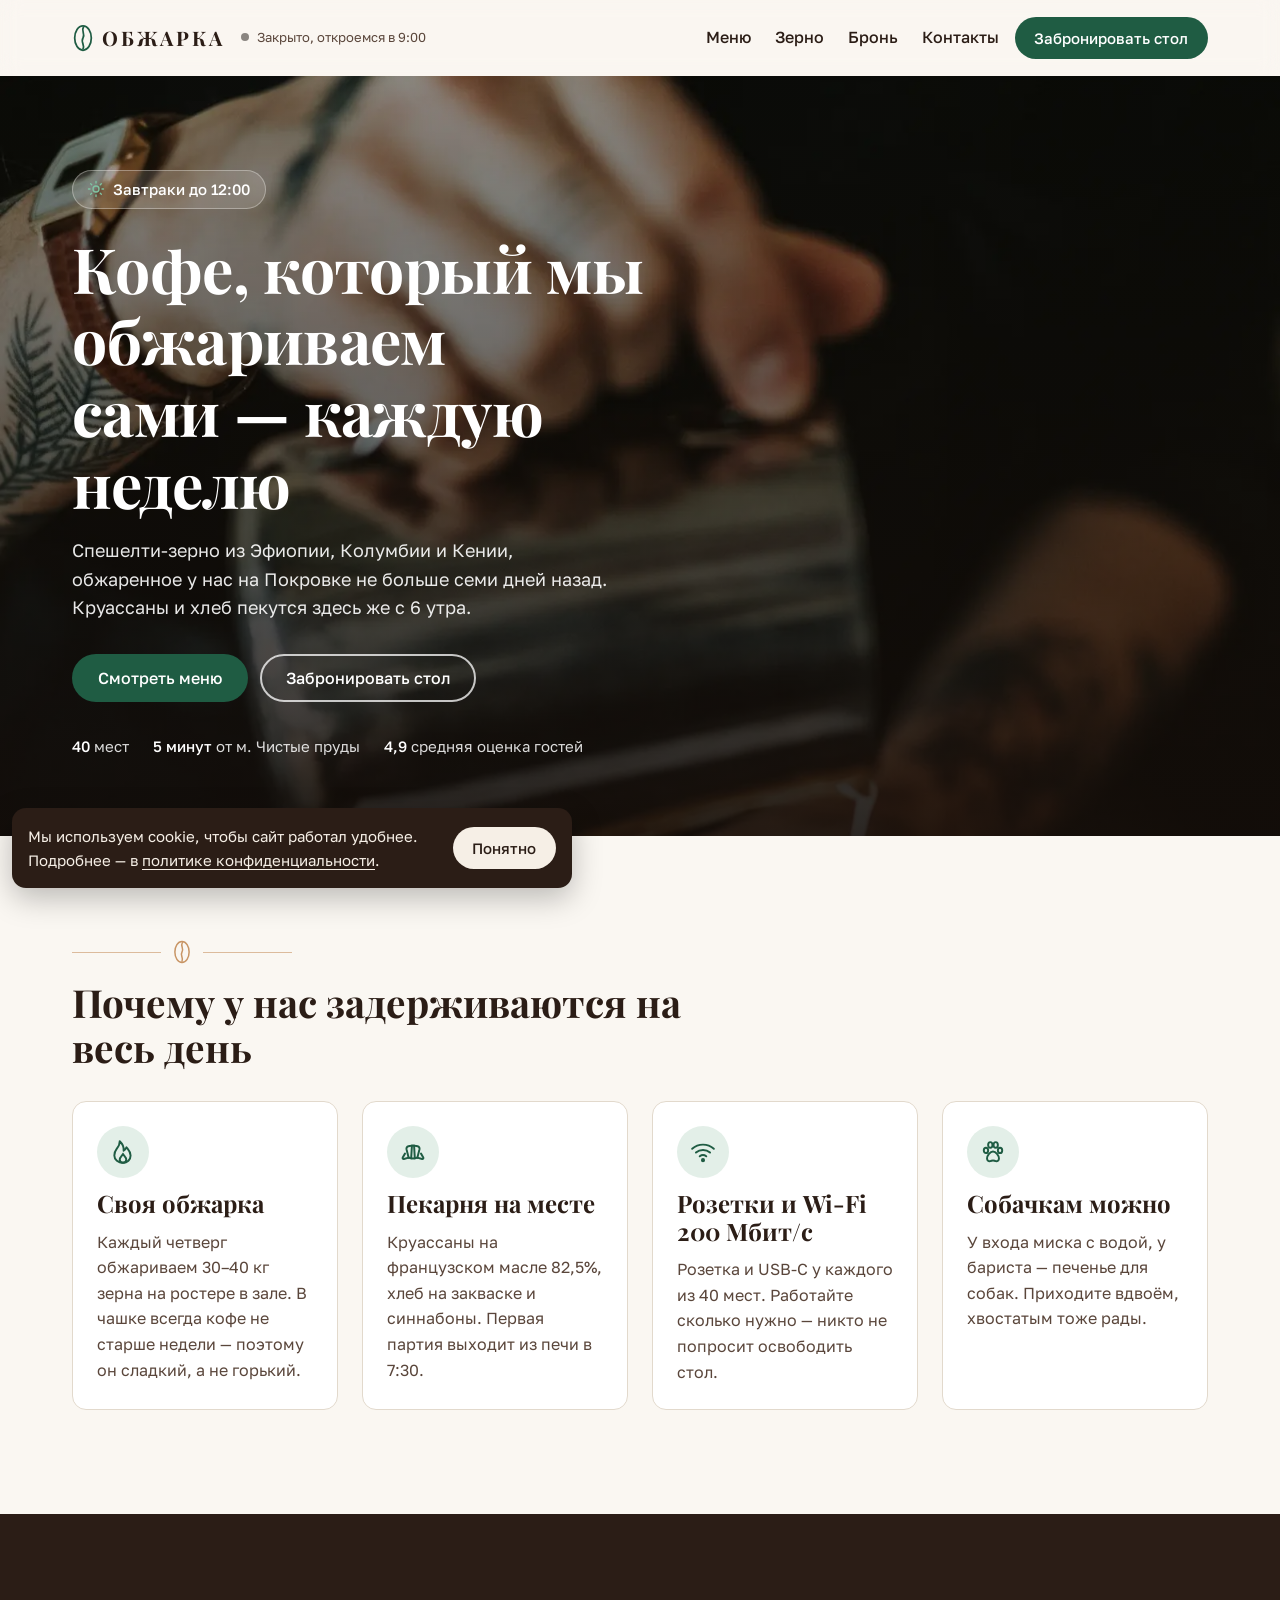
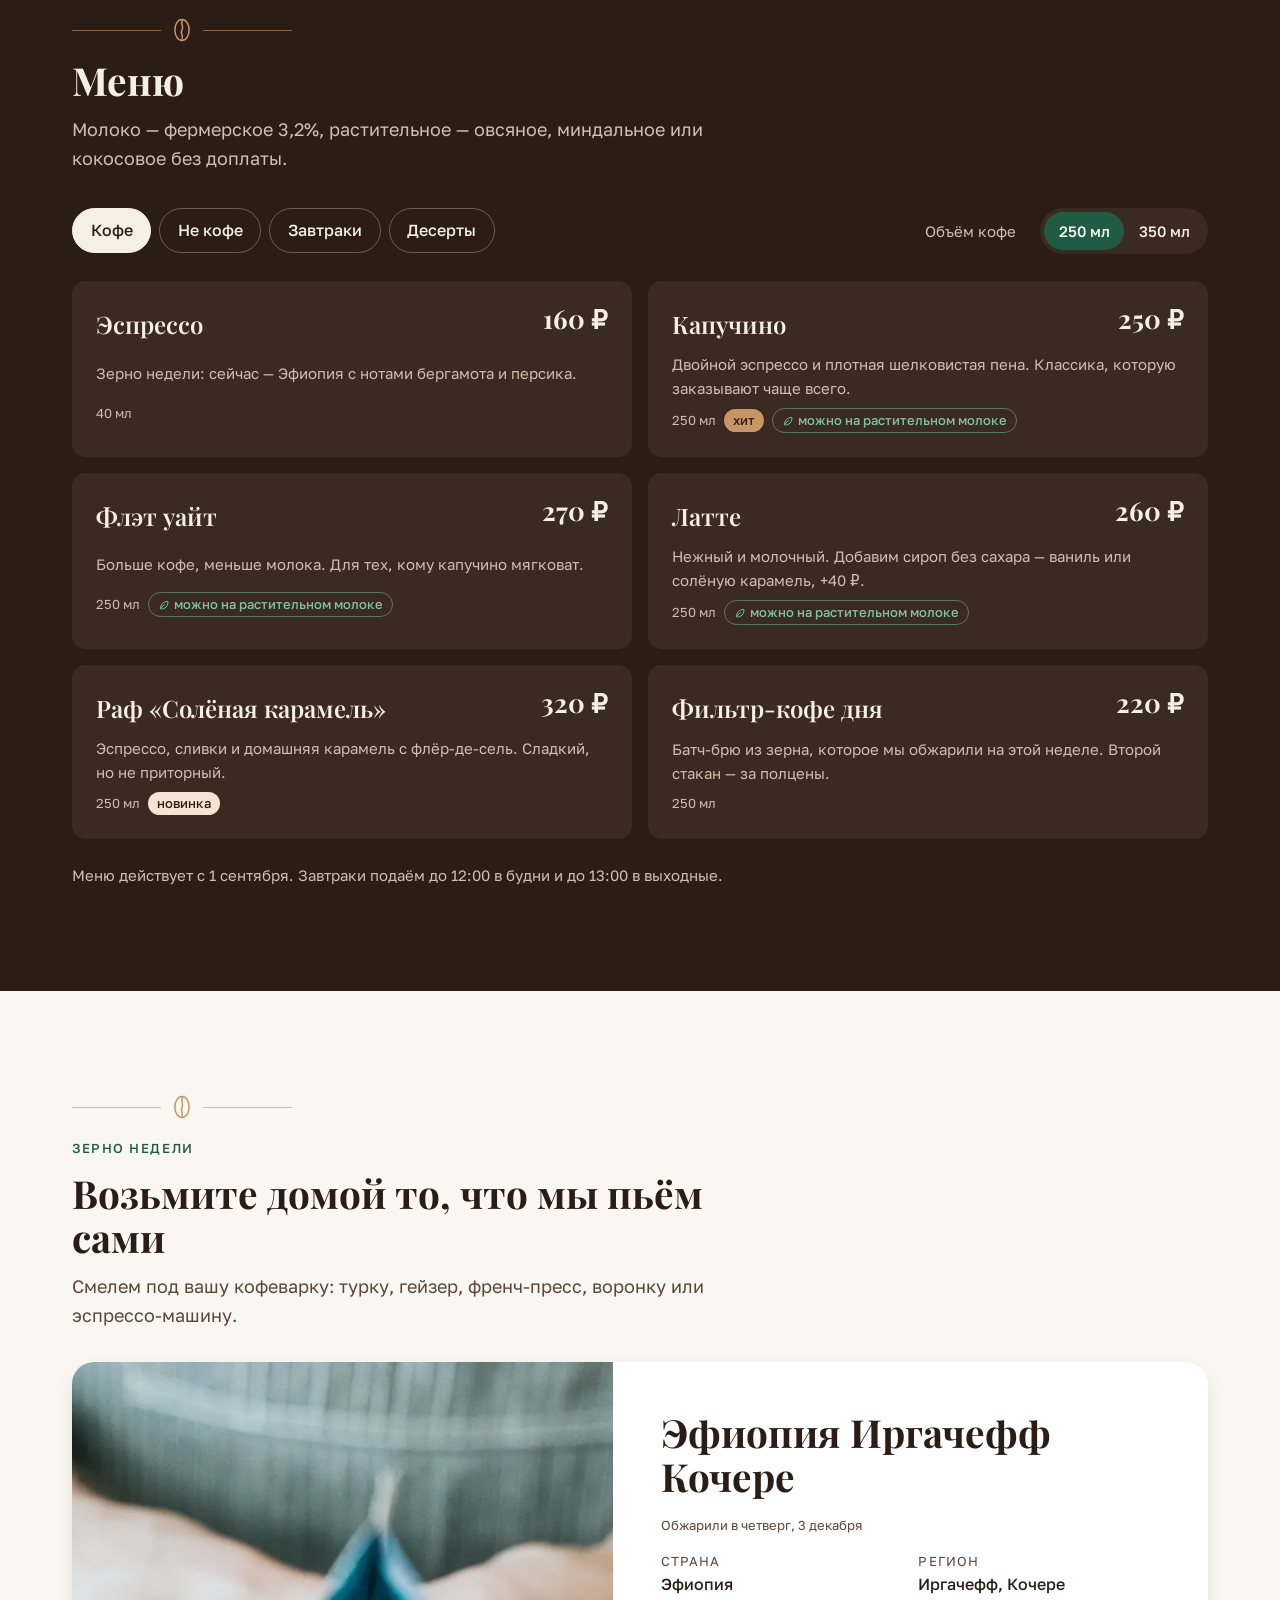
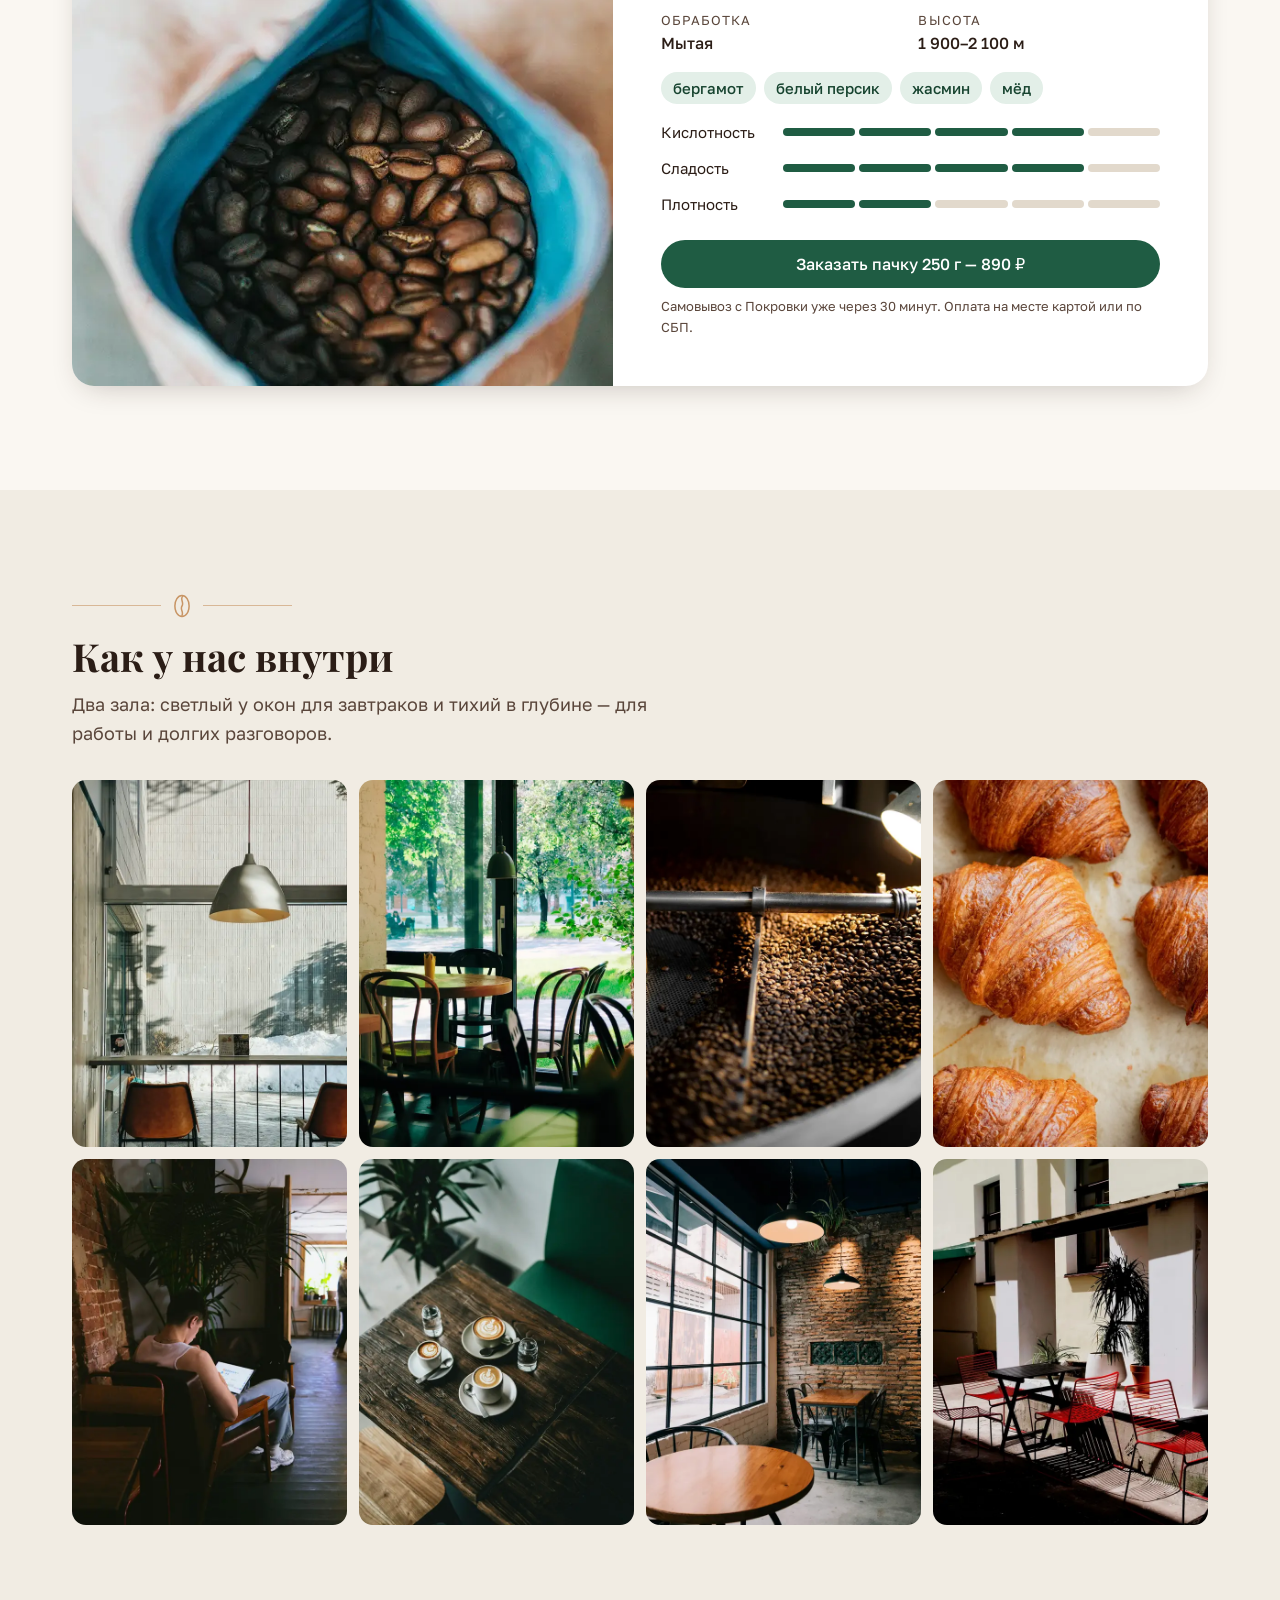
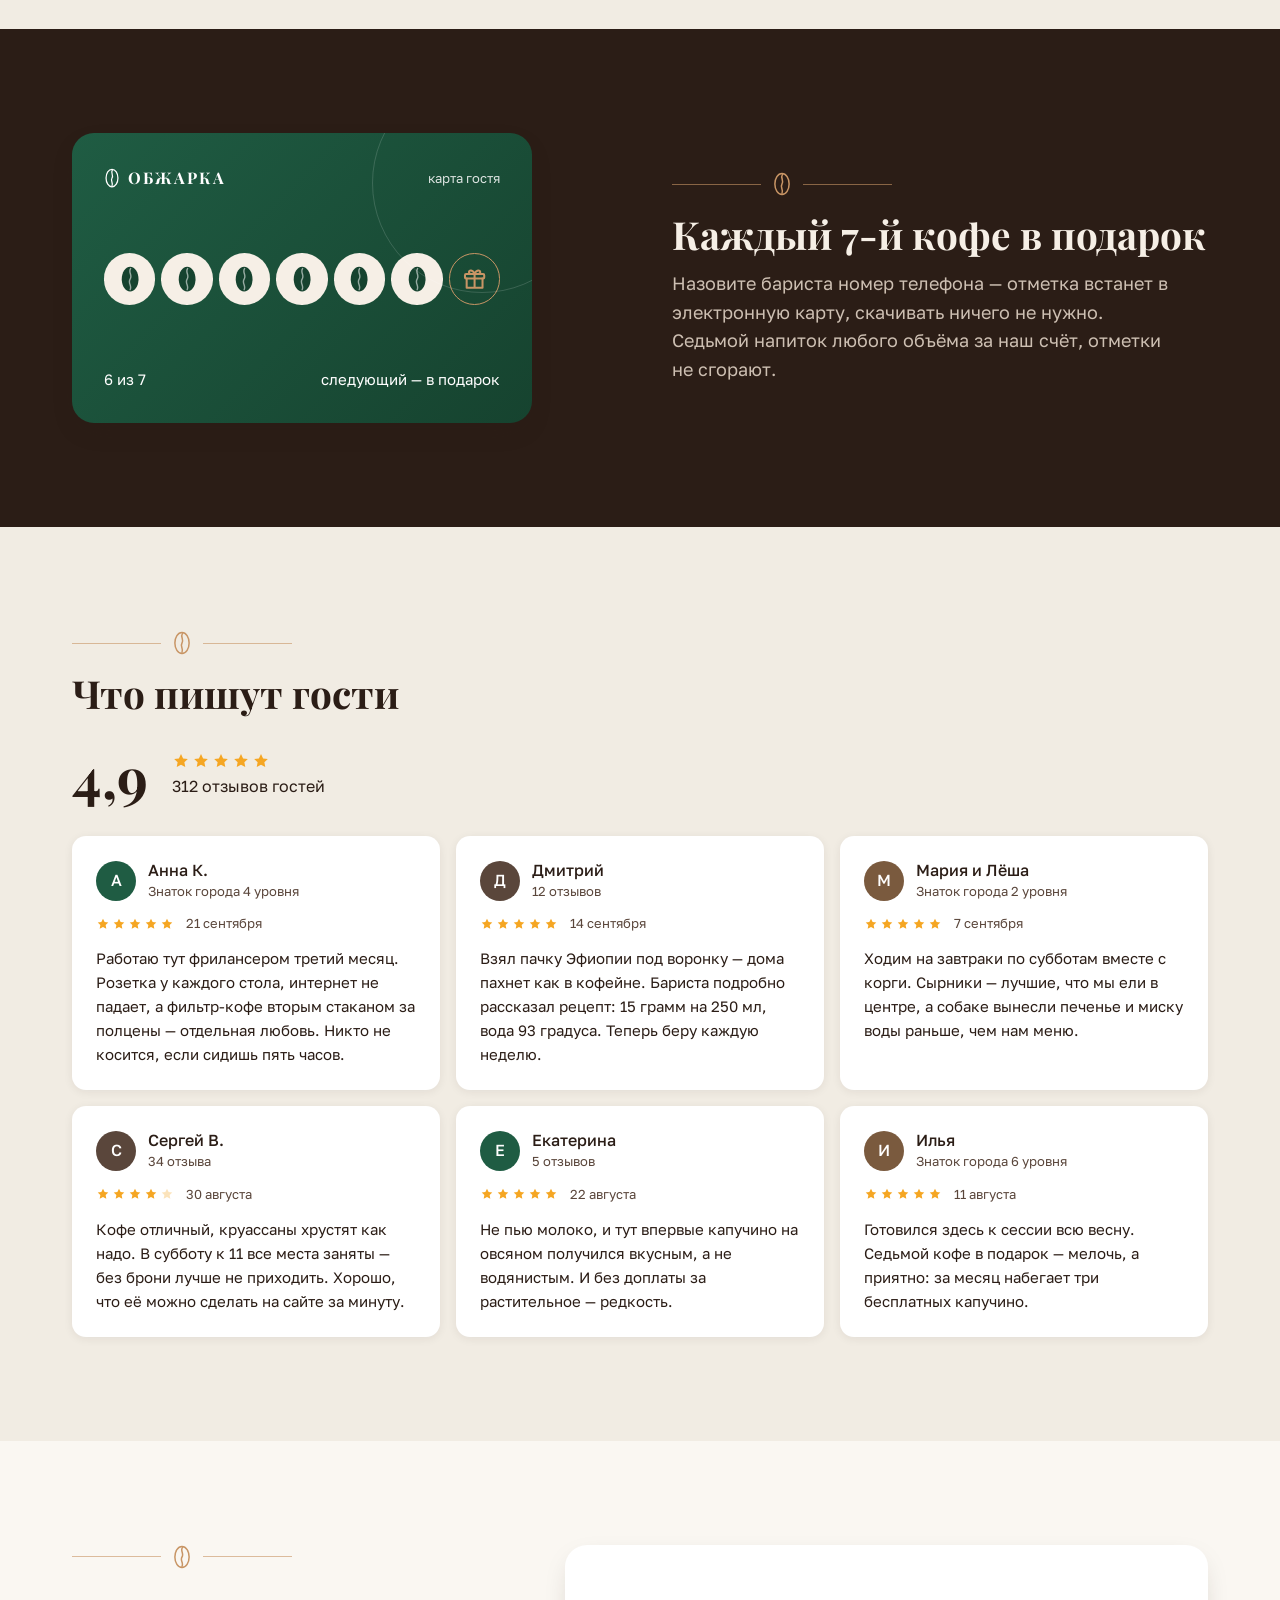
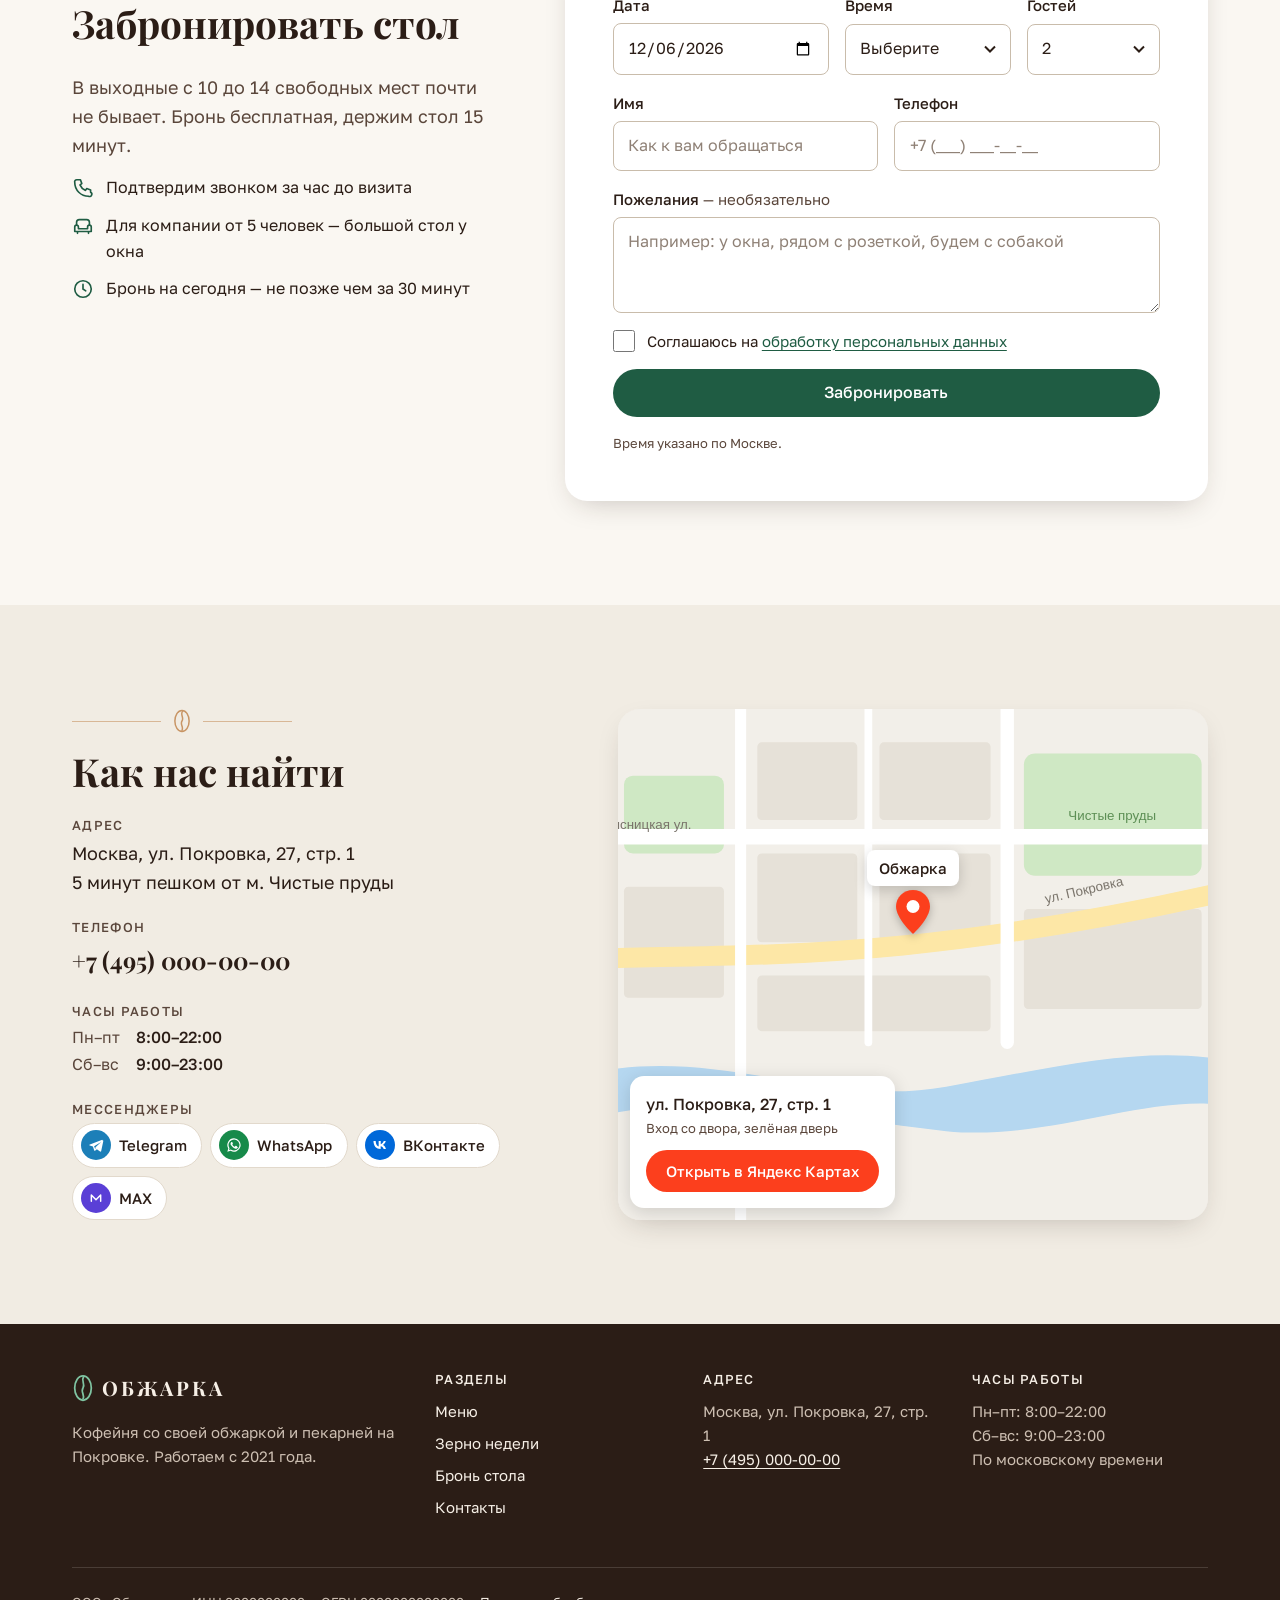
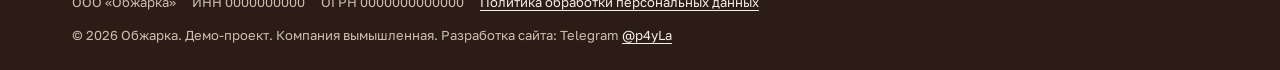
==== commit f66fa89c: "Оценки без привязки к реальной площадке Co-Authored-By: Claude Opus 5.5 <noreply@anthropic.com>" ====
--- a/index.html
+++ b/index.html
@@ -8,7 +8,7 @@
 
   <title>Обжарка — кофейня со своей обжаркой на Покровке, Москва</title>
   <meta name="description" content="Спешелти-кофе, который мы обжариваем сами каждую неделю, выпечка из своей пекарни и завтраки до 12:00. Покровка, 27. Бронь стола онлайн и зерно с собой — 890 ₽ за 250 г.">
-  <link rel="canonical" href="https://obzharka.example/">
+  <link rel="canonical" href="https://p4yla.github.io/obzharka-coffee/">
   <meta name="theme-color" content="#2b1d16">
 
   <!-- Open Graph и Twitter Card: как выглядит ссылка в мессенджерах и соцсетях -->
@@ -17,14 +17,14 @@
   <meta property="og:site_name" content="Обжарка">
   <meta property="og:title" content="Обжарка — кофе, который мы обжариваем сами">
   <meta property="og:description" content="Спешелти, своя пекарня, завтраки до 12:00. Покровка, 27. Бронь стола и зерно с собой.">
-  <meta property="og:url" content="https://obzharka.example/">
-  <meta property="og:image" content="https://obzharka.example/img/og-image.jpg">
+  <meta property="og:url" content="https://p4yla.github.io/obzharka-coffee/">
+  <meta property="og:image" content="https://p4yla.github.io/obzharka-coffee/img/og-image.jpg">
   <meta property="og:image:width" content="1200">
   <meta property="og:image:height" content="630">
   <meta name="twitter:card" content="summary_large_image">
   <meta name="twitter:title" content="Обжарка — кофе, который мы обжариваем сами">
   <meta name="twitter:description" content="Спешелти, своя пекарня, завтраки до 12:00. Покровка, 27.">
-  <meta name="twitter:image" content="https://obzharka.example/img/og-image.jpg">
+  <meta name="twitter:image" content="https://p4yla.github.io/obzharka-coffee/img/og-image.jpg">
 
   <link rel="icon" href="img/favicon.svg" type="image/svg+xml">
 
@@ -43,13 +43,13 @@
     "@type": "CafeOrCoffeeShop",
     "name": "Обжарка",
     "description": "Кофейня со своей обжаркой зерна, пекарней и завтраками до 12:00.",
-    "url": "https://obzharka.example/",
-    "image": "https://obzharka.example/img/og-image.jpg",
+    "url": "https://p4yla.github.io/obzharka-coffee/",
+    "image": "https://p4yla.github.io/obzharka-coffee/img/og-image.jpg",
     "telephone": "+7-495-000-00-00",
     "priceRange": "₽₽",
     "servesCuisine": ["Кофе", "Выпечка", "Завтраки"],
     "acceptsReservations": "True",
-    "menu": "https://obzharka.example/#menu",
+    "menu": "https://p4yla.github.io/obzharka-coffee/#menu",
     "address": {
       "@type": "PostalAddress",
       "streetAddress": "ул. Покровка, 27, стр. 1",
@@ -162,7 +162,7 @@
       <ul class="hero__facts">
         <li><b>40</b> мест</li>
         <li><b>5 минут</b> от м. Чистые пруды</li>
-        <li><b>4,9</b> на Яндекс Картах</li>
+        <li><b>4,9</b> средняя оценка гостей</li>
       </ul>
     </div>
   </section>
@@ -579,7 +579,7 @@
         <span class="rating-head__score">4,9</span>
         <div class="rating-head__meta">
           <span class="stars" role="img" aria-label="Рейтинг 4,9 из 5"><svg aria-hidden="true"><use href="#i-star"/></svg><svg aria-hidden="true"><use href="#i-star"/></svg><svg aria-hidden="true"><use href="#i-star"/></svg><svg aria-hidden="true"><use href="#i-star"/></svg><svg aria-hidden="true"><use href="#i-star"/></svg></span>
-          <a href="#">312 отзывов на Яндекс Картах</a>
+          <span>312 отзывов гостей</span>
         </div>
       </div>
       <ul class="reviews">
--- a/css/style.css
+++ b/css/style.css
@@ -699,7 +699,7 @@
   border-radius: 0 var(--r-sm) var(--r-sm) 0; margin-bottom: var(--sp-5); font-size: var(--fs-sm);
 }
 .notfound { min-height: 70svh; display: grid; place-items: center; text-align: center; padding: var(--sp-7) var(--gutter); }
-.notfound__code { font-family: var(--font-head); font-weight: 700; font-size: clamp(5rem, 20vw, 9rem); line-height: 1; color: var(--c-leaf); }
+.notfound .notfound__code { font-family: var(--font-head); font-weight: 700; font-size: clamp(5rem, 20vw, 9rem); line-height: 1; color: var(--c-leaf); }
 .notfound h1 { font-size: var(--fs-xl); margin: var(--sp-3) 0; }
 .notfound p { color: var(--c-espresso-soft); max-width: 30rem; margin: 0 auto var(--sp-5); }
 
